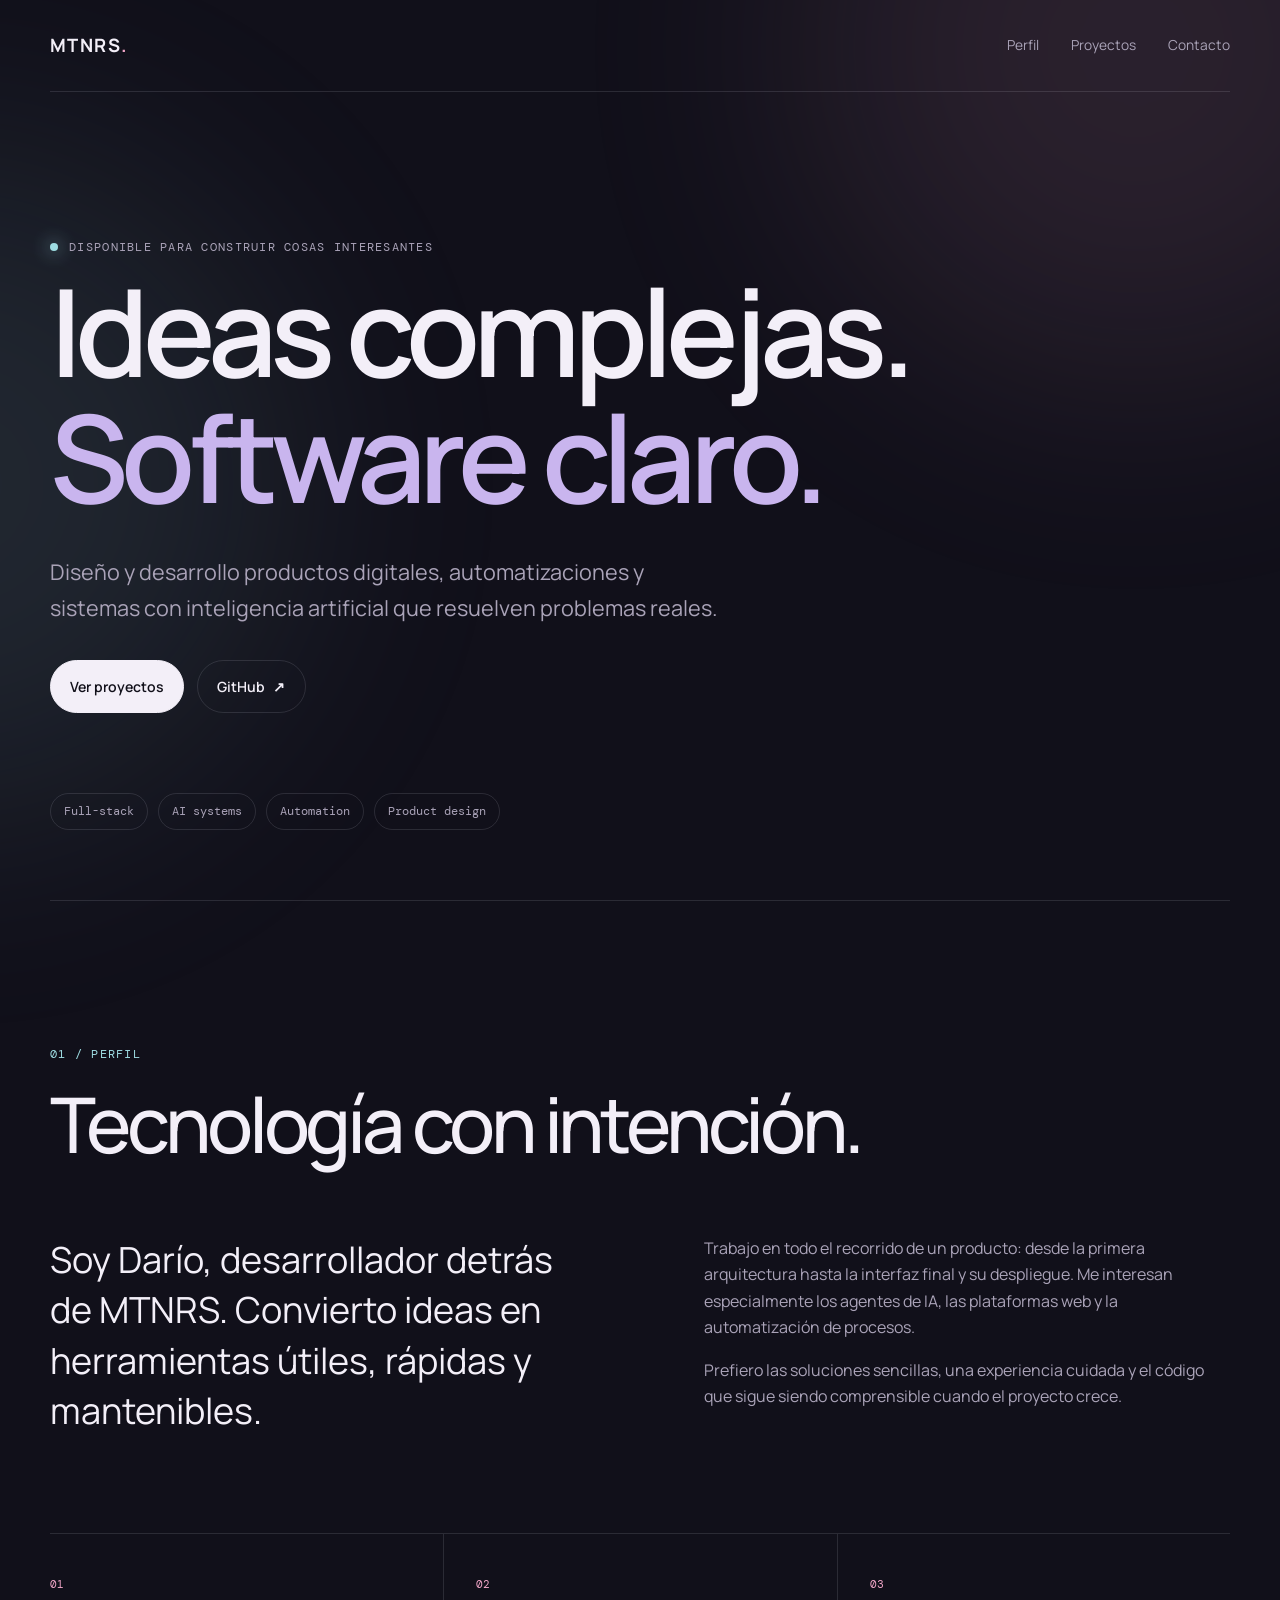
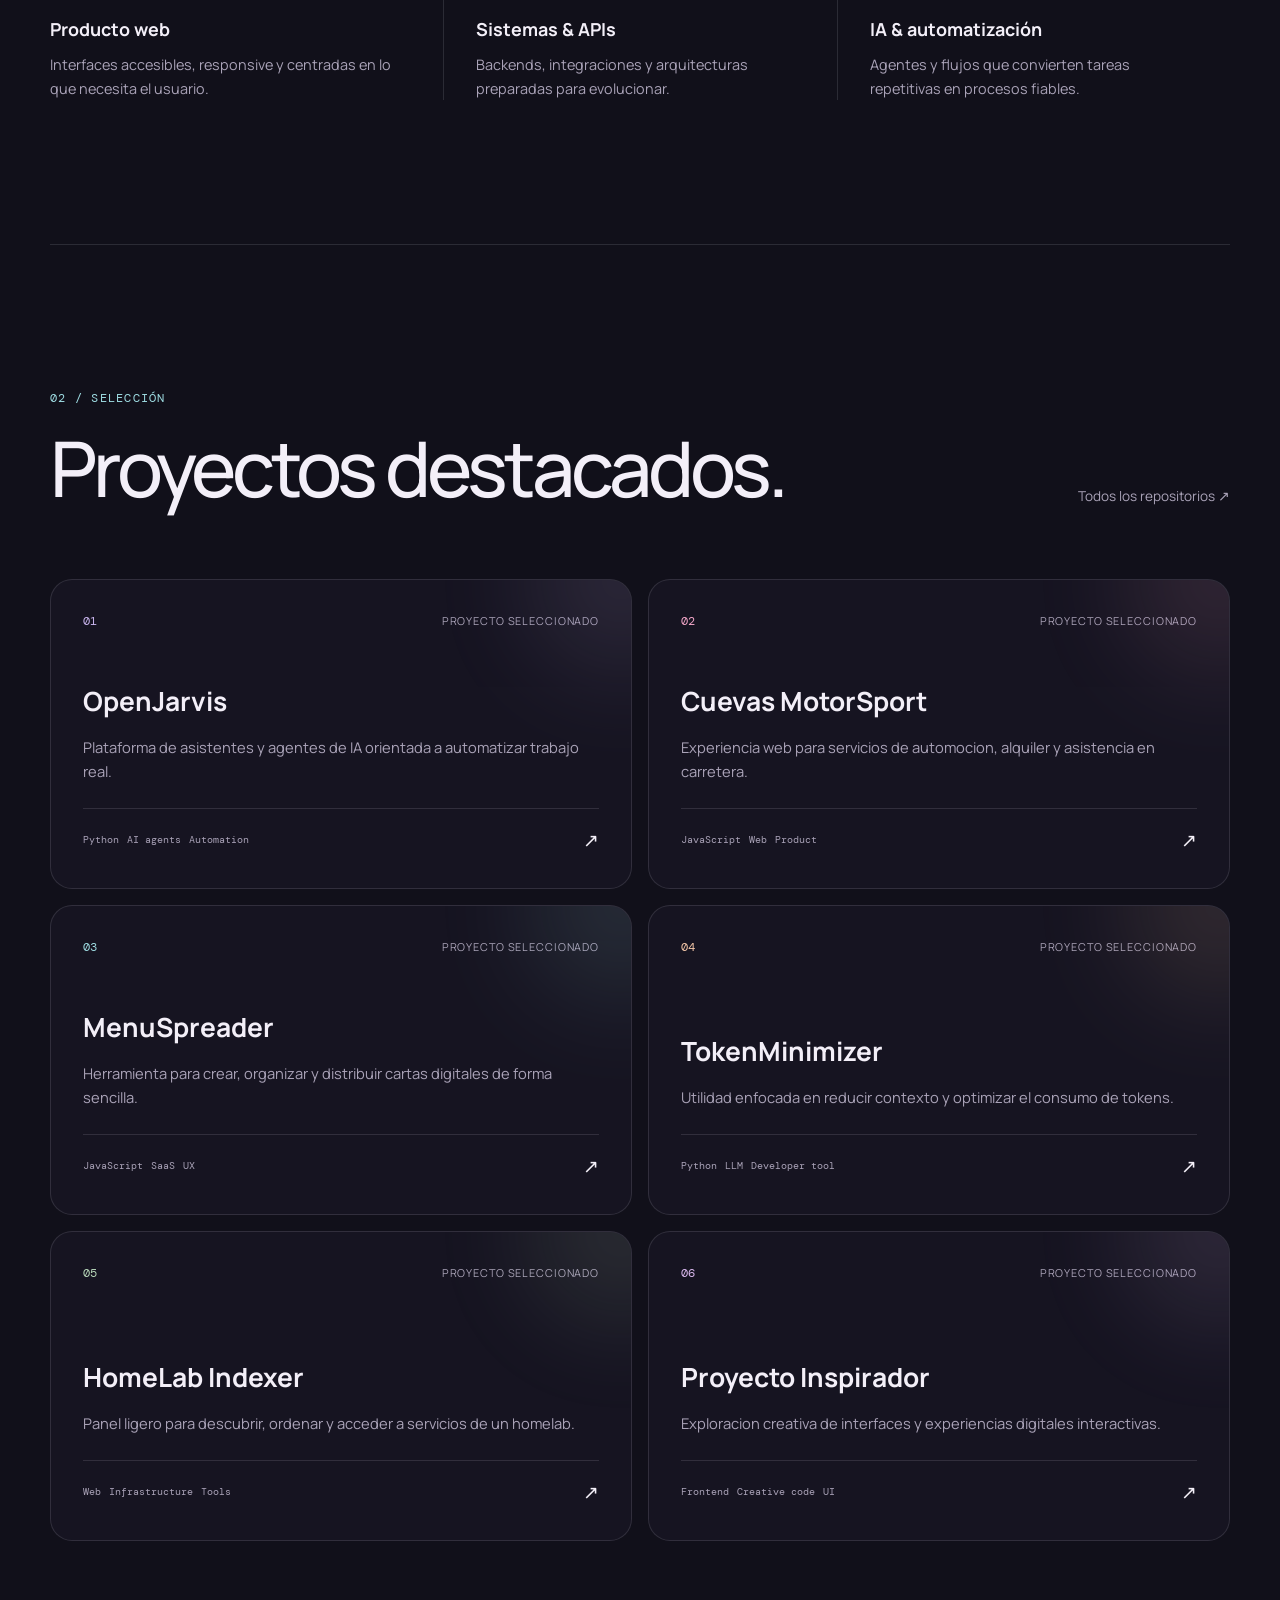
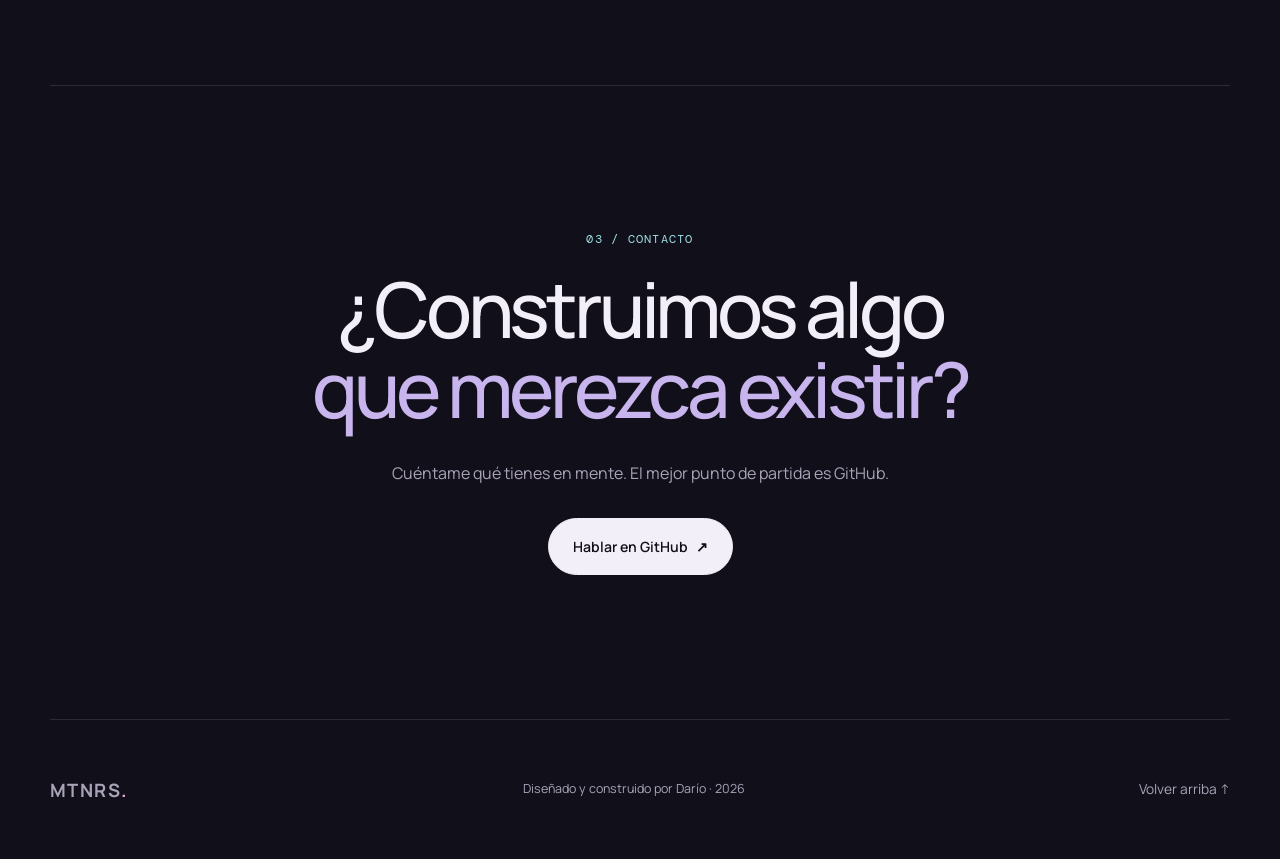
==== index.html @ 8c194d22 "Redesign MTNRS portfolio" ====
<!doctype html>
<html lang="es">
<head>
  <meta charset="utf-8">
  <meta name="viewport" content="width=device-width, initial-scale=1">
  <meta name="description" content="Portfolio de MTNRS. Desarrollo de productos digitales, automatizacion e inteligencia artificial.">
  <meta name="theme-color" content="#11101a">
  <meta property="og:type" content="website">
  <meta property="og:title" content="MTNRS — Software & digital products">
  <meta property="og:description" content="Desarrollo de productos digitales, automatizacion e inteligencia artificial.">
  <meta property="og:url" content="https://mtnrs.github.io">
  <title>MTNRS — Software & digital products</title>
  <link rel="preconnect" href="https://fonts.googleapis.com">
  <link rel="preconnect" href="https://fonts.gstatic.com" crossorigin>
  <link href="https://fonts.googleapis.com/css2?family=DM+Mono:wght@400;500&family=Manrope:wght@400;500;600;700&display=swap" rel="stylesheet">
  <link rel="stylesheet" href="assets/css/main.css">
</head>
<body>
  <div class="ambient ambient--one" aria-hidden="true"></div>
  <div class="ambient ambient--two" aria-hidden="true"></div>

  <header class="site-header">
    <a class="brand" href="#top" aria-label="MTNRS, inicio">MTNRS<span>.</span></a>
    <nav aria-label="Navegacion principal">
      <a href="#perfil">Perfil</a>
      <a href="#proyectos">Proyectos</a>
      <a href="#contacto">Contacto</a>
    </nav>
  </header>

  <main id="top">
    <section class="hero reveal">
      <p class="eyebrow"><span></span> Disponible para construir cosas interesantes</p>
      <h1>Ideas complejas.<br><em>Software claro.</em></h1>
      <p class="hero__intro">Diseño y desarrollo productos digitales, automatizaciones y sistemas con inteligencia artificial que resuelven problemas reales.</p>
      <div class="hero__actions">
        <a class="button button--primary" href="#proyectos">Ver proyectos</a>
        <a class="button button--ghost" href="https://github.com/MTNRS" target="_blank" rel="noreferrer">GitHub <span aria-hidden="true">↗</span></a>
      </div>
      <div class="hero__meta" aria-label="Areas de trabajo">
        <span>Full-stack</span><span>AI systems</span><span>Automation</span><span>Product design</span>
      </div>
    </section>

    <section class="profile section reveal" id="perfil">
      <div class="section-heading">
        <p class="index">01 / Perfil</p>
        <h2>Tecnología con intención.</h2>
      </div>
      <div class="profile__content">
        <p class="profile__lead">Soy Darío, desarrollador detrás de MTNRS. Convierto ideas en herramientas útiles, rápidas y mantenibles.</p>
        <div class="profile__copy">
          <p>Trabajo en todo el recorrido de un producto: desde la primera arquitectura hasta la interfaz final y su despliegue. Me interesan especialmente los agentes de IA, las plataformas web y la automatización de procesos.</p>
          <p>Prefiero las soluciones sencillas, una experiencia cuidada y el código que sigue siendo comprensible cuando el proyecto crece.</p>
        </div>
      </div>
      <div class="capabilities">
        <article><span>01</span><h3>Producto web</h3><p>Interfaces accesibles, responsive y centradas en lo que necesita el usuario.</p></article>
        <article><span>02</span><h3>Sistemas & APIs</h3><p>Backends, integraciones y arquitecturas preparadas para evolucionar.</p></article>
        <article><span>03</span><h3>IA & automatización</h3><p>Agentes y flujos que convierten tareas repetitivas en procesos fiables.</p></article>
      </div>
    </section>

    <section class="work section reveal" id="proyectos">
      <div class="section-heading section-heading--row">
        <div><p class="index">02 / Selección</p><h2>Proyectos destacados.</h2></div>
        <a class="text-link" href="https://github.com/MTNRS?tab=repositories" target="_blank" rel="noreferrer">Todos los repositorios ↗</a>
      </div>
      <div class="project-grid" id="project-grid"></div>
    </section>

    <section class="contact section reveal" id="contacto">
      <p class="index">03 / Contacto</p>
      <h2>¿Construimos algo<br><em>que merezca existir?</em></h2>
      <p>Cuéntame qué tienes en mente. El mejor punto de partida es GitHub.</p>
      <a class="button button--primary" href="https://github.com/MTNRS" target="_blank" rel="noreferrer">Hablar en GitHub <span aria-hidden="true">↗</span></a>
    </section>
  </main>

  <footer>
    <a class="brand" href="#top">MTNRS<span>.</span></a>
    <p>Diseñado y construido por Darío · <span id="year"></span></p>
    <a href="#top">Volver arriba ↑</a>
  </footer>
  <script type="module" src="assets/js/main.js"></script>
</body>
</html>
---- assets/css/main.css ----
:root{--bg:#11101a;--surface:#191724;--surface-2:#211e2d;--line:rgba(239,235,255,.12);--text:#f3eff8;--muted:#aaa3b8;--pink:#f2a6c8;--cyan:#9edce2;--purple:#c9b5ee;--peach:#f3c6a8;--max:1180px;--radius:22px}
*{box-sizing:border-box}html{scroll-behavior:smooth}body{margin:0;background:var(--bg);color:var(--text);font-family:Manrope,sans-serif;line-height:1.65;overflow-x:hidden}a{color:inherit;text-decoration:none}button,a{transition:.25s ease}::selection{background:var(--purple);color:#17131f}
.ambient{position:fixed;width:42rem;height:42rem;border-radius:50%;filter:blur(130px);opacity:.11;pointer-events:none;z-index:-1}.ambient--one{background:var(--pink);top:-18rem;right:-12rem}.ambient--two{background:var(--cyan);bottom:5rem;left:-24rem}
.site-header,main,footer{width:min(calc(100% - 48px),var(--max));margin-inline:auto}.site-header{height:92px;display:flex;align-items:center;justify-content:space-between;border-bottom:1px solid var(--line);position:relative;z-index:10}.brand{font-weight:700;font-size:1.15rem;letter-spacing:.08em}.brand span{color:var(--pink)}nav{display:flex;gap:2rem}nav a,footer a{font-size:.86rem;color:var(--muted)}nav a:hover,footer a:hover{color:var(--text)}
.hero{min-height:calc(100vh - 92px);display:flex;flex-direction:column;justify-content:center;padding:8rem 0 4rem}.eyebrow,.index{font-family:'DM Mono',monospace;text-transform:uppercase;letter-spacing:.11em;font-size:.72rem;color:var(--muted)}.eyebrow{display:flex;align-items:center;gap:.7rem}.eyebrow span{width:8px;height:8px;border-radius:50%;background:var(--cyan);box-shadow:0 0 18px var(--cyan)}h1,h2{margin:0;letter-spacing:-.055em;line-height:1.03}h1{font-size:clamp(3.5rem,9.5vw,8.8rem);font-weight:600;max-width:1100px}h1 em,h2 em{font-style:normal;color:var(--purple)}.hero__intro{max-width:680px;font-size:clamp(1.05rem,2vw,1.35rem);color:var(--muted);margin:2.2rem 0}.hero__actions{display:flex;gap:.8rem;flex-wrap:wrap}.button{display:inline-flex;align-items:center;justify-content:center;gap:.5rem;padding:.85rem 1.2rem;border:1px solid var(--line);border-radius:999px;font-size:.88rem;font-weight:600}.button--primary{background:var(--text);color:var(--bg);border-color:var(--text)}.button--primary:hover{background:var(--pink);border-color:var(--pink);transform:translateY(-2px)}.button--ghost:hover{border-color:var(--purple);background:rgba(201,181,238,.08)}.hero__meta{display:flex;flex-wrap:wrap;gap:.65rem;margin-top:5rem}.hero__meta span{font-family:'DM Mono',monospace;font-size:.72rem;color:var(--muted);padding:.5rem .8rem;border:1px solid var(--line);border-radius:999px}
.section{padding:9rem 0;border-top:1px solid var(--line)}.section-heading{margin-bottom:4.5rem}.section-heading--row{display:flex;align-items:end;justify-content:space-between;gap:2rem}.index{color:var(--cyan);margin:0 0 1.25rem}h2{font-size:clamp(2.5rem,6vw,5.4rem);font-weight:500}.profile__content{display:grid;grid-template-columns:1fr 1fr;gap:clamp(3rem,10vw,9rem);margin-bottom:6rem}.profile__lead{font-size:clamp(1.45rem,3vw,2.25rem);line-height:1.4;margin:0}.profile__copy{color:var(--muted);max-width:570px}.profile__copy p:first-child{margin-top:0}.capabilities{display:grid;grid-template-columns:repeat(3,1fr);border-top:1px solid var(--line)}.capabilities article{padding:2.2rem 2rem 0 0}.capabilities article+article{border-left:1px solid var(--line);padding-left:2rem}.capabilities span{font-family:'DM Mono',monospace;font-size:.7rem;color:var(--pink)}.capabilities h3{font-size:1.12rem;margin:1.25rem 0 .5rem}.capabilities p{color:var(--muted);font-size:.9rem;margin:0}
.text-link{font-size:.85rem;color:var(--muted);white-space:nowrap}.text-link:hover{color:var(--pink)}.project-grid{display:grid;grid-template-columns:repeat(2,1fr);gap:1rem}.project-card{min-height:310px;background:rgba(25,23,36,.72);border:1px solid var(--line);border-radius:var(--radius);padding:2rem;display:flex;flex-direction:column;position:relative;overflow:hidden}.project-card:before{content:"";position:absolute;width:180px;height:180px;border-radius:50%;right:-80px;top:-90px;background:var(--accent);filter:blur(55px);opacity:.13}.project-card:hover{transform:translateY(-4px);border-color:rgba(239,235,255,.25);background:var(--surface)}.project-card__top{display:flex;justify-content:space-between;gap:1rem}.project-card__number{font-family:'DM Mono',monospace;font-size:.72rem;color:var(--accent)}.project-card__status{font-size:.68rem;text-transform:uppercase;letter-spacing:.08em;color:var(--muted)}.project-card h3{font-size:1.65rem;margin:auto 0 .75rem}.project-card p{color:var(--muted);font-size:.92rem;max-width:520px;margin:0 0 1.5rem}.project-card__footer{display:flex;justify-content:space-between;align-items:center;border-top:1px solid var(--line);padding-top:1rem}.project-card__tags{display:flex;gap:.5rem;flex-wrap:wrap}.project-card__tags span{font-family:'DM Mono',monospace;font-size:.64rem;color:var(--muted)}.project-card__arrow{font-size:1.2rem}.project-card:hover .project-card__arrow{color:var(--accent);transform:translate(2px,-2px)}
.contact{text-align:center;display:flex;flex-direction:column;align-items:center}.contact h2{max-width:900px}.contact p:not(.index){color:var(--muted);margin:2rem 0}.contact .button{padding:1rem 1.5rem}footer{min-height:140px;border-top:1px solid var(--line);display:flex;align-items:center;justify-content:space-between;gap:2rem;color:var(--muted);font-size:.78rem}.reveal{opacity:0;transform:translateY(22px);transition:opacity .75s ease,transform .75s ease}.reveal.is-visible{opacity:1;transform:none}
@media(max-width:760px){.site-header,main,footer{width:min(calc(100% - 32px),var(--max))}.site-header{height:76px}nav{gap:1rem}nav a{font-size:.75rem}.hero{min-height:auto;padding:7rem 0}.hero__meta{margin-top:3rem}.section{padding:6rem 0}.profile__content,.project-grid{grid-template-columns:1fr}.capabilities{grid-template-columns:1fr}.capabilities article,.capabilities article+article{border-left:0;border-top:1px solid var(--line);padding:1.6rem 0}.section-heading--row{display:block}.text-link{display:inline-block;margin-top:1.5rem}footer{padding:2rem 0;flex-direction:column;align-items:flex-start}}@media(prefers-reduced-motion:reduce){html{scroll-behavior:auto}*,*:before,*:after{transition:none!important}.reveal{opacity:1;transform:none}}
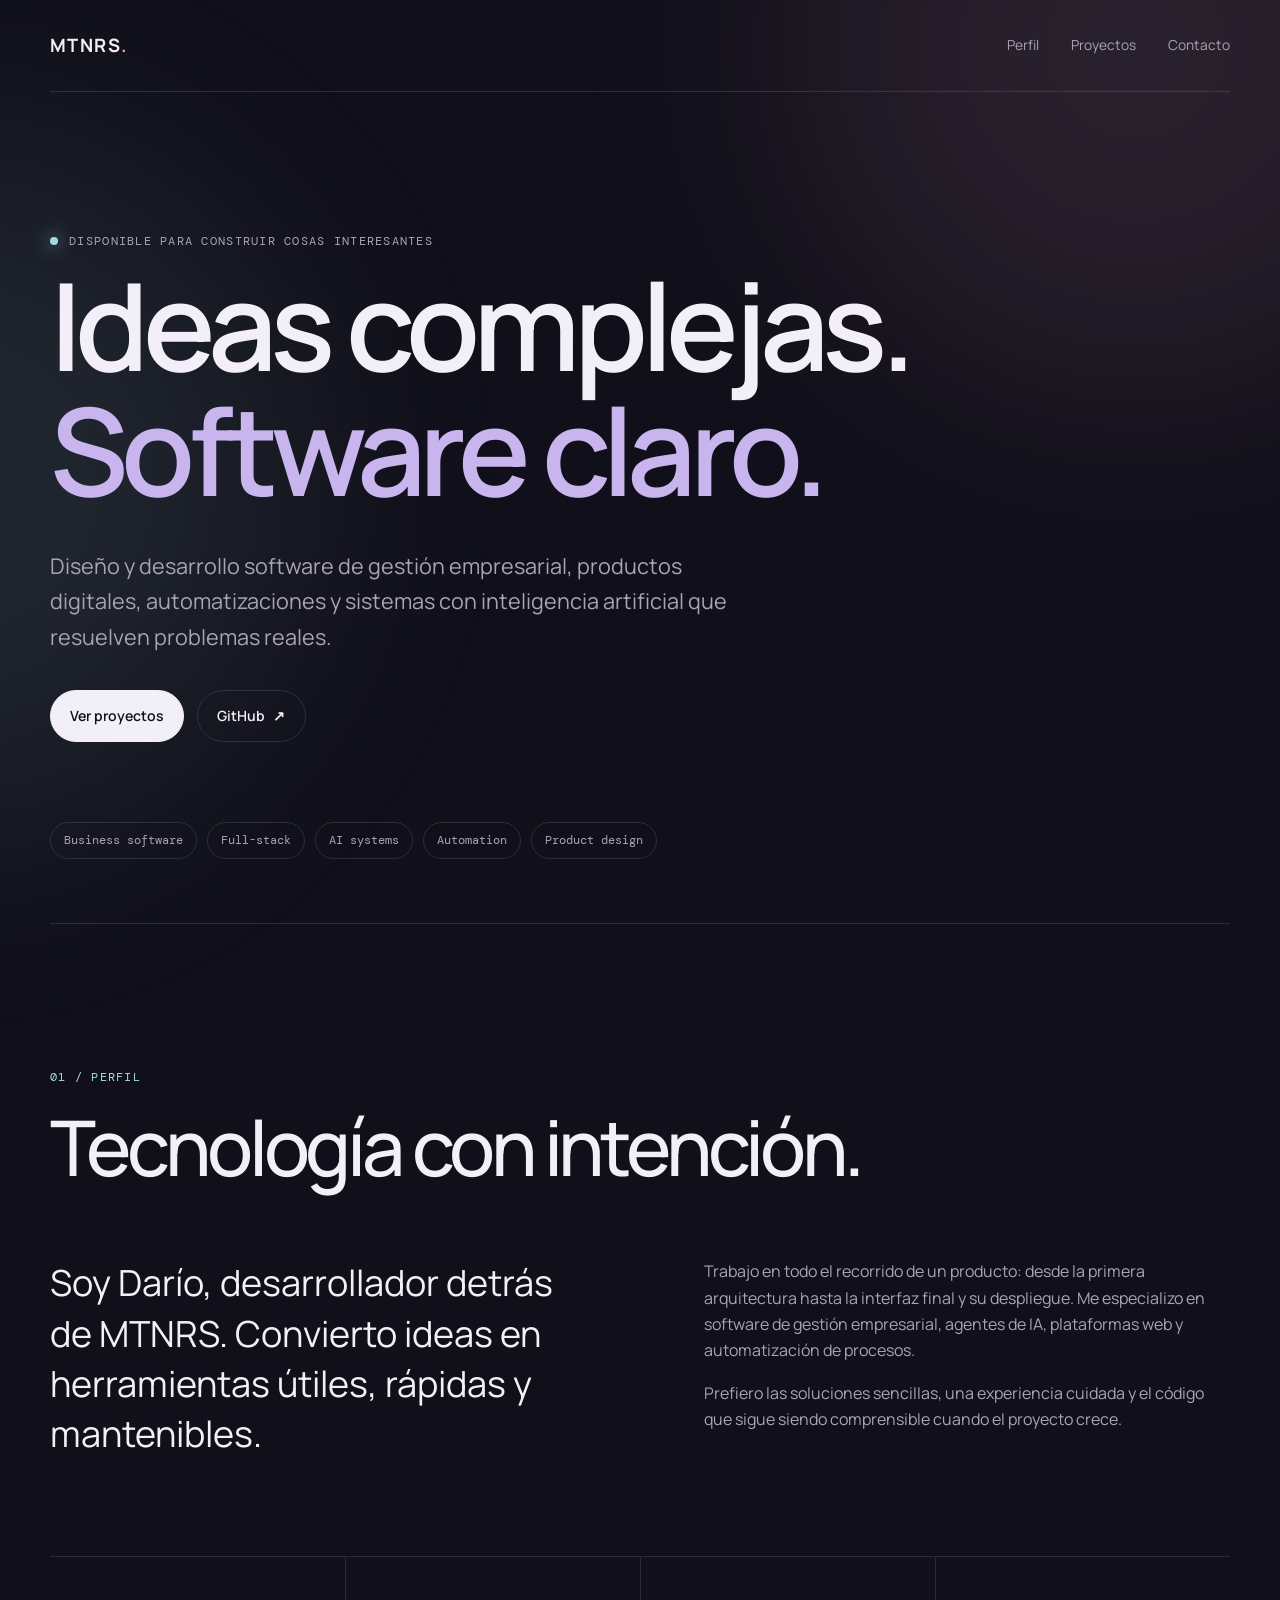
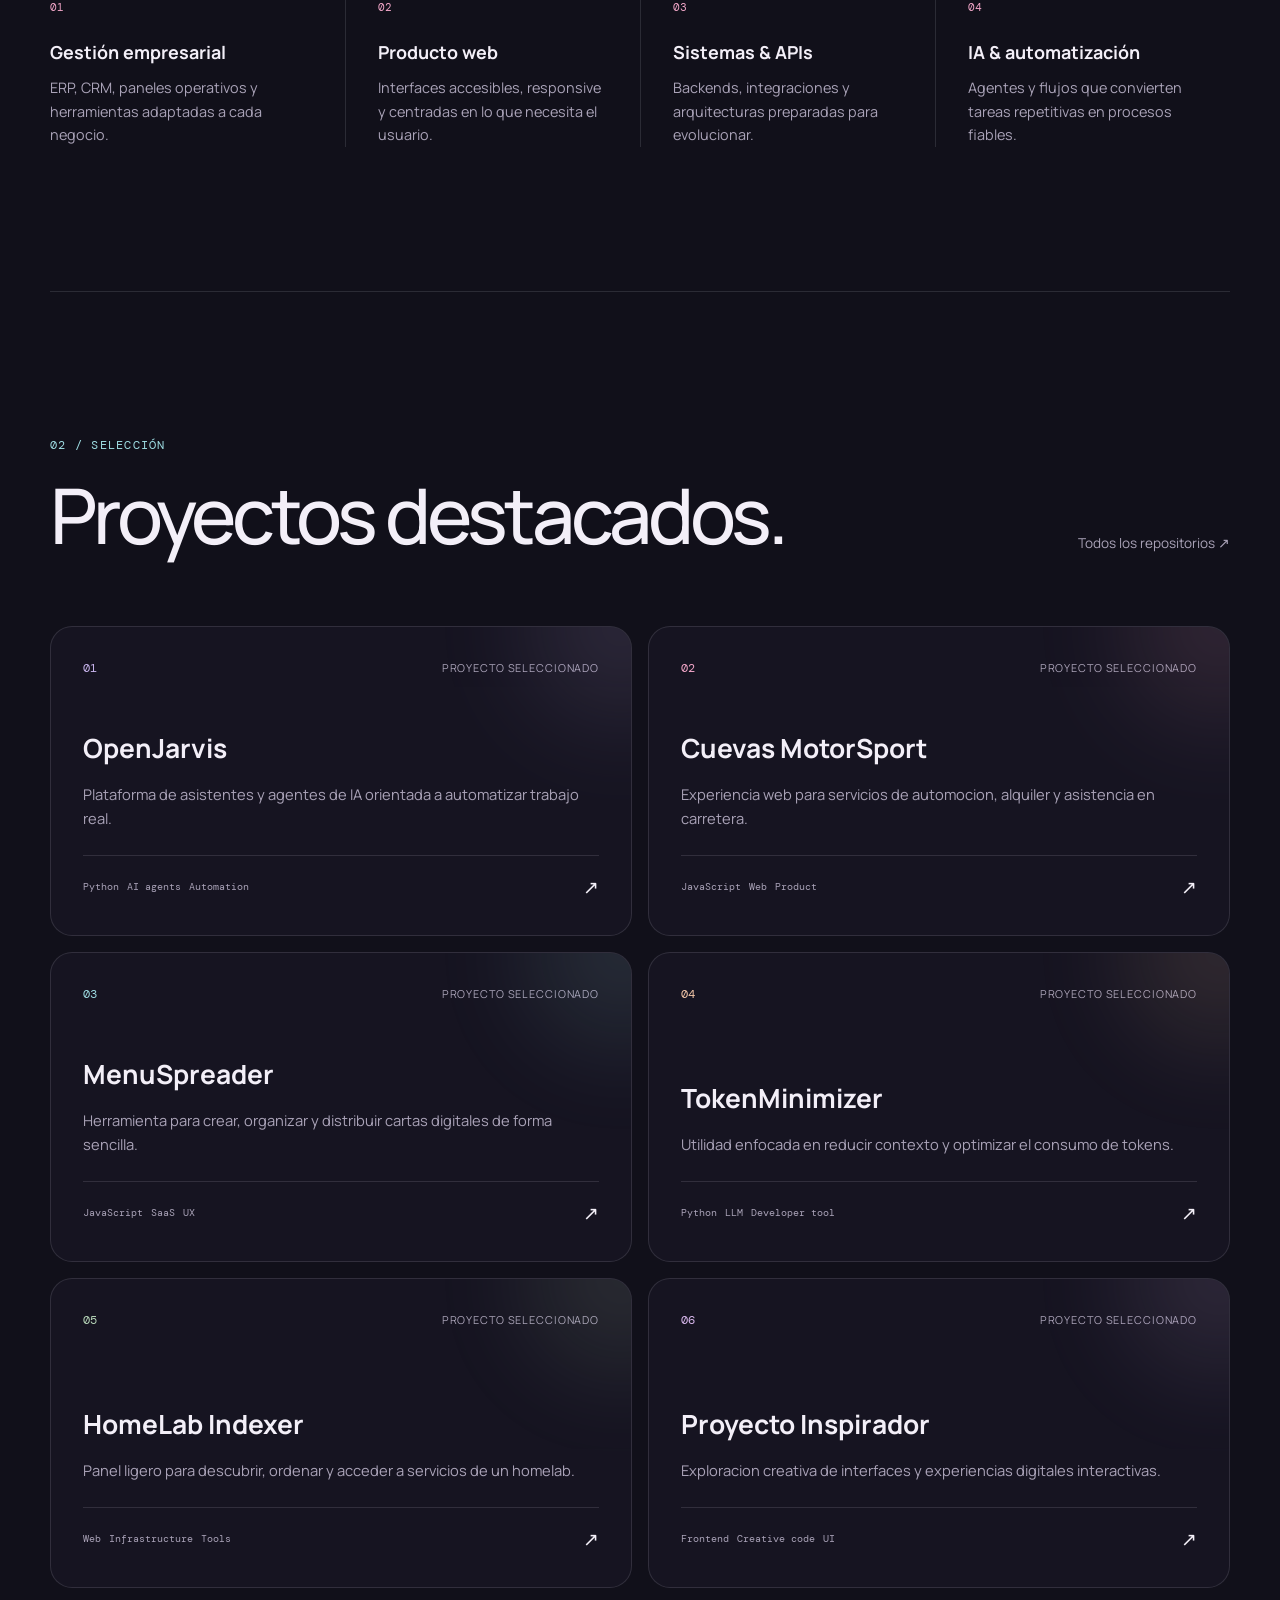
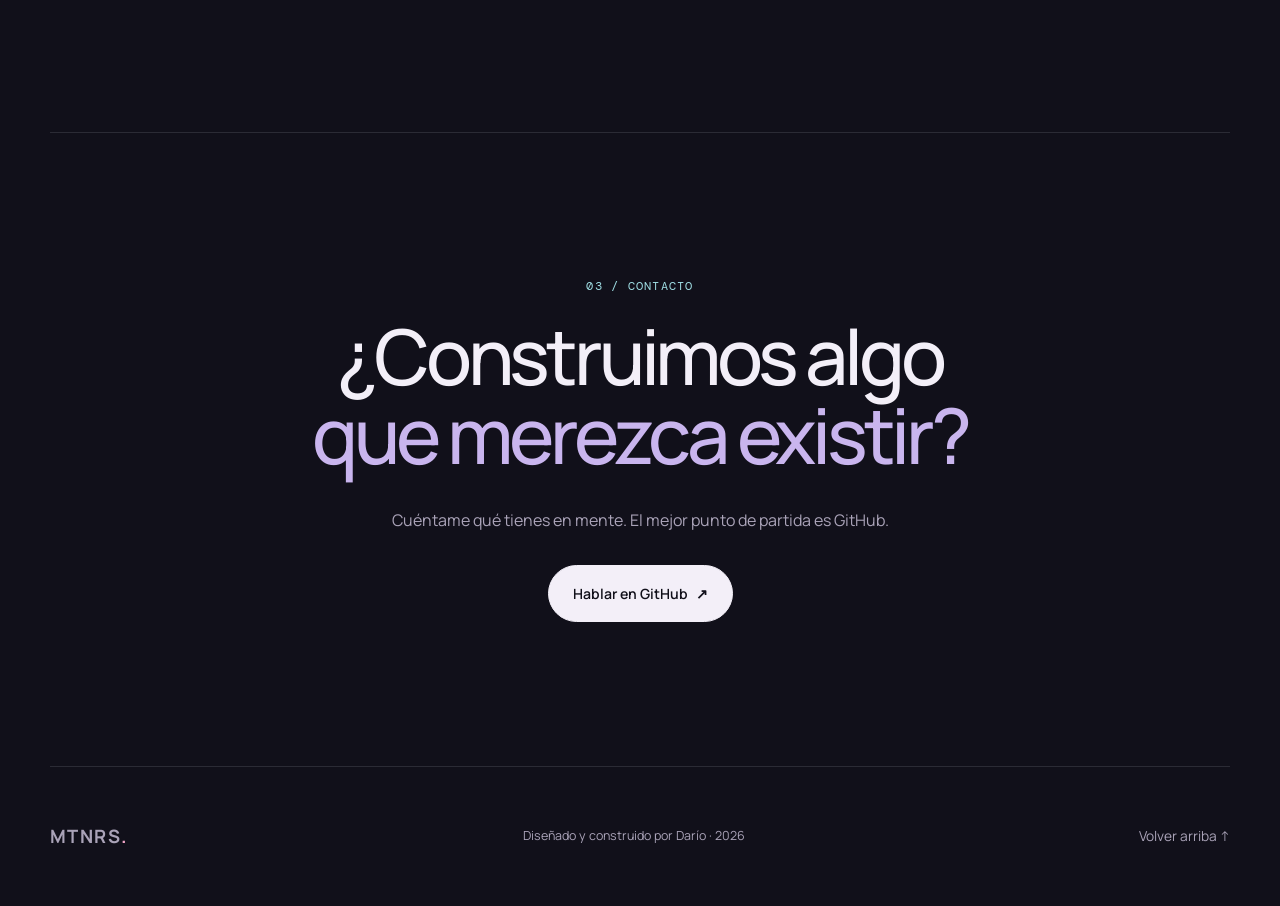
==== commit 65eefe5a: "Add business management software expertise" ====
--- a/index.html
+++ b/index.html
@@ -3,17 +3,18 @@
 <head>
   <meta charset="utf-8">
   <meta name="viewport" content="width=device-width, initial-scale=1">
-  <meta name="description" content="Portfolio de MTNRS. Desarrollo de productos digitales, automatizacion e inteligencia artificial.">
+  <meta name="description" content="Portfolio de MTNRS. Software de gestion empresarial, productos digitales, automatizacion e inteligencia artificial.">
   <meta name="theme-color" content="#11101a">
   <meta property="og:type" content="website">
   <meta property="og:title" content="MTNRS — Software & digital products">
-  <meta property="og:description" content="Desarrollo de productos digitales, automatizacion e inteligencia artificial.">
+  <meta property="og:description" content="Software de gestion empresarial, productos digitales, automatizacion e inteligencia artificial.">
   <meta property="og:url" content="https://mtnrs.github.io">
   <title>MTNRS — Software & digital products</title>
   <link rel="preconnect" href="https://fonts.googleapis.com">
   <link rel="preconnect" href="https://fonts.gstatic.com" crossorigin>
   <link href="https://fonts.googleapis.com/css2?family=DM+Mono:wght@400;500&family=Manrope:wght@400;500;600;700&display=swap" rel="stylesheet">
   <link rel="stylesheet" href="assets/css/main.css">
+  <style>.capabilities{grid-template-columns:repeat(4,1fr)}@media(max-width:760px){.capabilities{grid-template-columns:1fr}}</style>
 </head>
 <body>
   <div class="ambient ambient--one" aria-hidden="true"></div>
@@ -32,13 +33,13 @@
     <section class="hero reveal">
       <p class="eyebrow"><span></span> Disponible para construir cosas interesantes</p>
       <h1>Ideas complejas.<br><em>Software claro.</em></h1>
-      <p class="hero__intro">Diseño y desarrollo productos digitales, automatizaciones y sistemas con inteligencia artificial que resuelven problemas reales.</p>
+      <p class="hero__intro">Diseño y desarrollo software de gestión empresarial, productos digitales, automatizaciones y sistemas con inteligencia artificial que resuelven problemas reales.</p>
       <div class="hero__actions">
         <a class="button button--primary" href="#proyectos">Ver proyectos</a>
         <a class="button button--ghost" href="https://github.com/MTNRS" target="_blank" rel="noreferrer">GitHub <span aria-hidden="true">↗</span></a>
       </div>
       <div class="hero__meta" aria-label="Areas de trabajo">
-        <span>Full-stack</span><span>AI systems</span><span>Automation</span><span>Product design</span>
+        <span>Business software</span><span>Full-stack</span><span>AI systems</span><span>Automation</span><span>Product design</span>
       </div>
     </section>
 
@@ -50,14 +51,15 @@
       <div class="profile__content">
         <p class="profile__lead">Soy Darío, desarrollador detrás de MTNRS. Convierto ideas en herramientas útiles, rápidas y mantenibles.</p>
         <div class="profile__copy">
-          <p>Trabajo en todo el recorrido de un producto: desde la primera arquitectura hasta la interfaz final y su despliegue. Me interesan especialmente los agentes de IA, las plataformas web y la automatización de procesos.</p>
+          <p>Trabajo en todo el recorrido de un producto: desde la primera arquitectura hasta la interfaz final y su despliegue. Me especializo en software de gestión empresarial, agentes de IA, plataformas web y automatización de procesos.</p>
           <p>Prefiero las soluciones sencillas, una experiencia cuidada y el código que sigue siendo comprensible cuando el proyecto crece.</p>
         </div>
       </div>
       <div class="capabilities">
-        <article><span>01</span><h3>Producto web</h3><p>Interfaces accesibles, responsive y centradas en lo que necesita el usuario.</p></article>
-        <article><span>02</span><h3>Sistemas & APIs</h3><p>Backends, integraciones y arquitecturas preparadas para evolucionar.</p></article>
-        <article><span>03</span><h3>IA & automatización</h3><p>Agentes y flujos que convierten tareas repetitivas en procesos fiables.</p></article>
+        <article><span>01</span><h3>Gestión empresarial</h3><p>ERP, CRM, paneles operativos y herramientas adaptadas a cada negocio.</p></article>
+        <article><span>02</span><h3>Producto web</h3><p>Interfaces accesibles, responsive y centradas en lo que necesita el usuario.</p></article>
+        <article><span>03</span><h3>Sistemas & APIs</h3><p>Backends, integraciones y arquitecturas preparadas para evolucionar.</p></article>
+        <article><span>04</span><h3>IA & automatización</h3><p>Agentes y flujos que convierten tareas repetitivas en procesos fiables.</p></article>
       </div>
     </section>
 
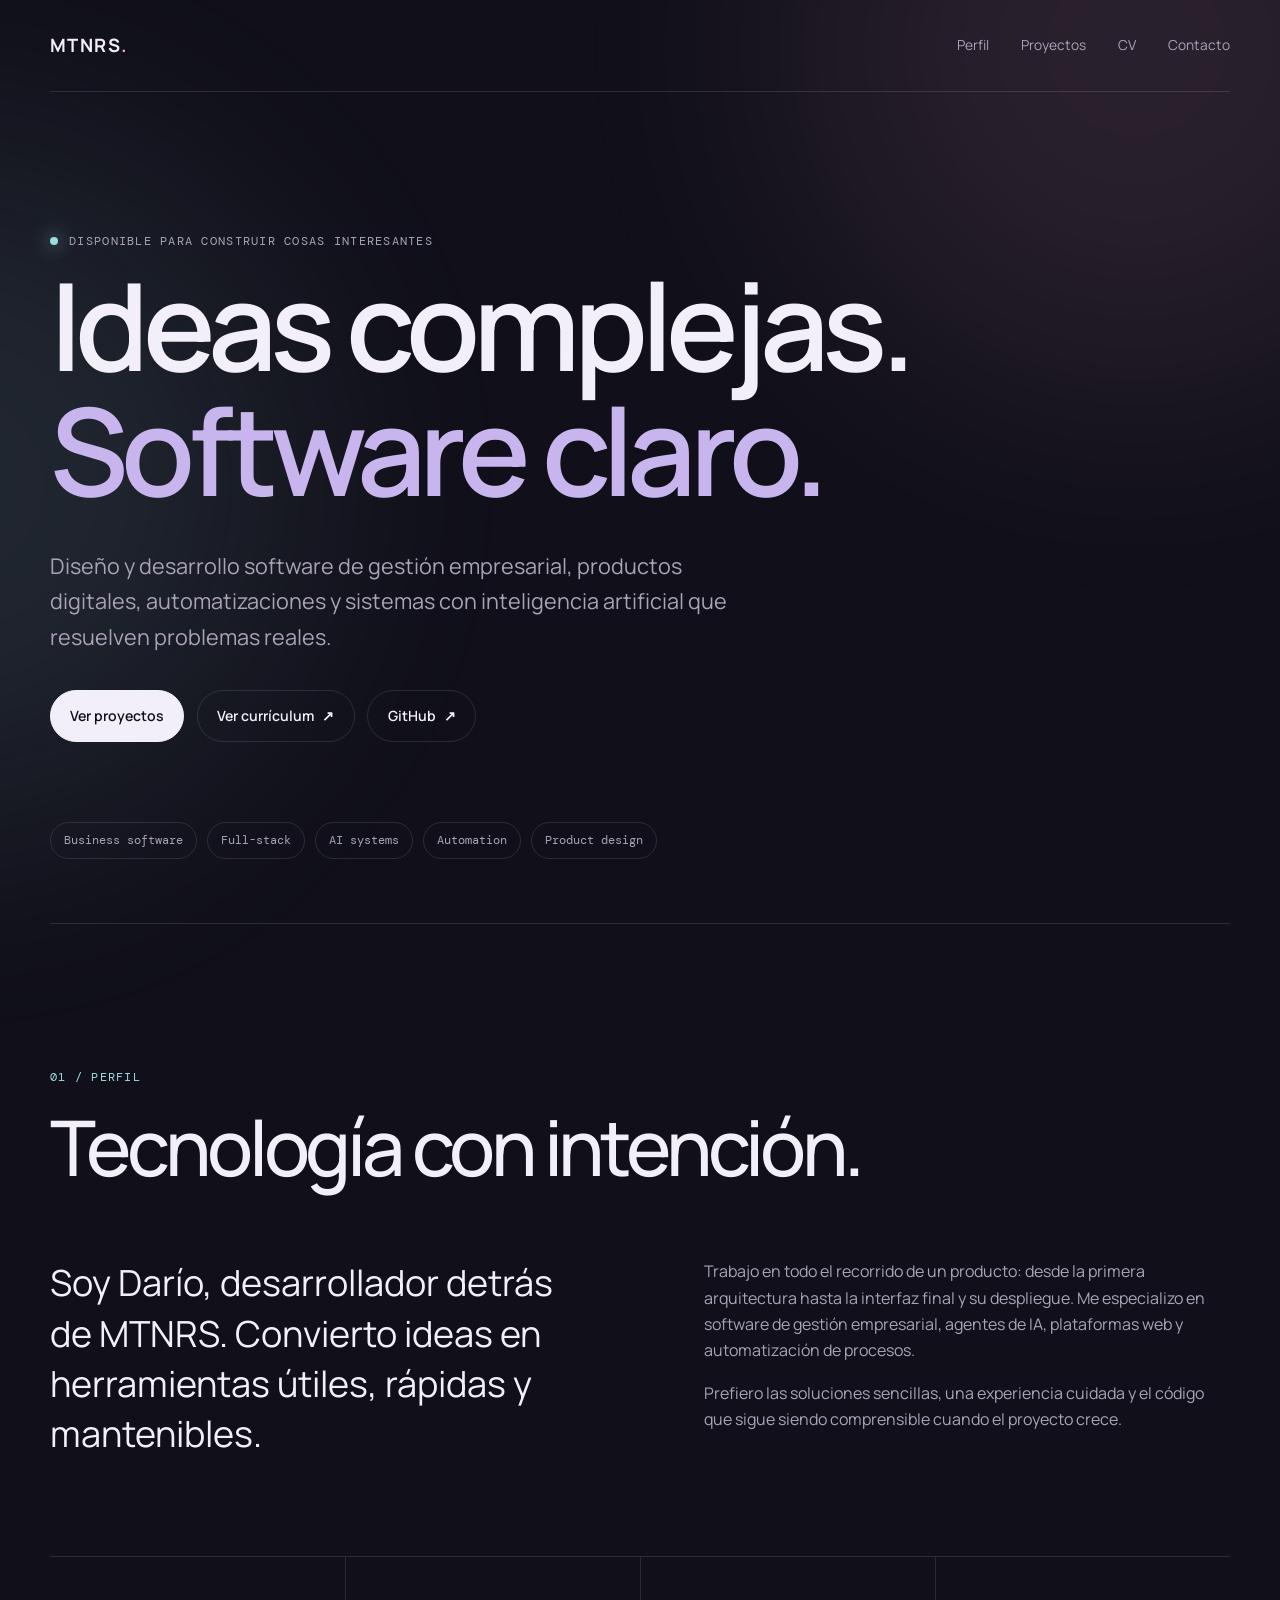
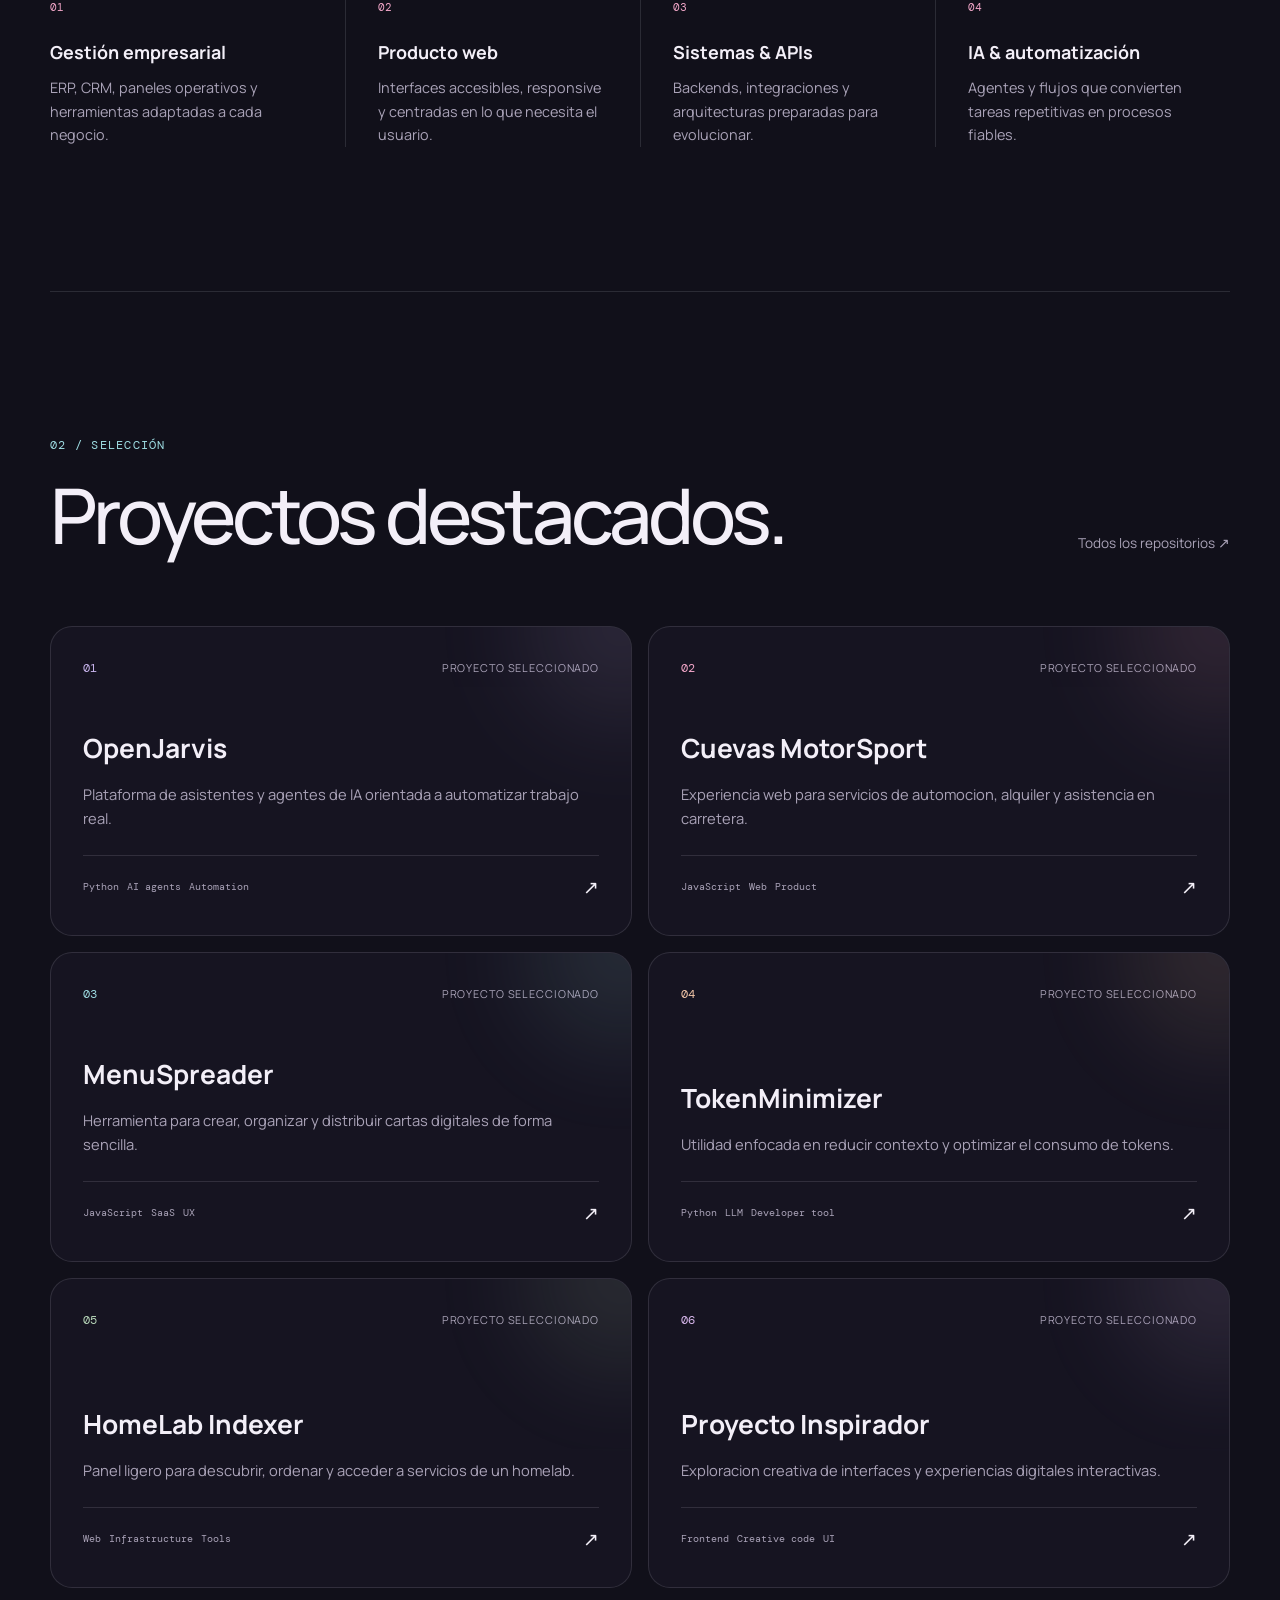
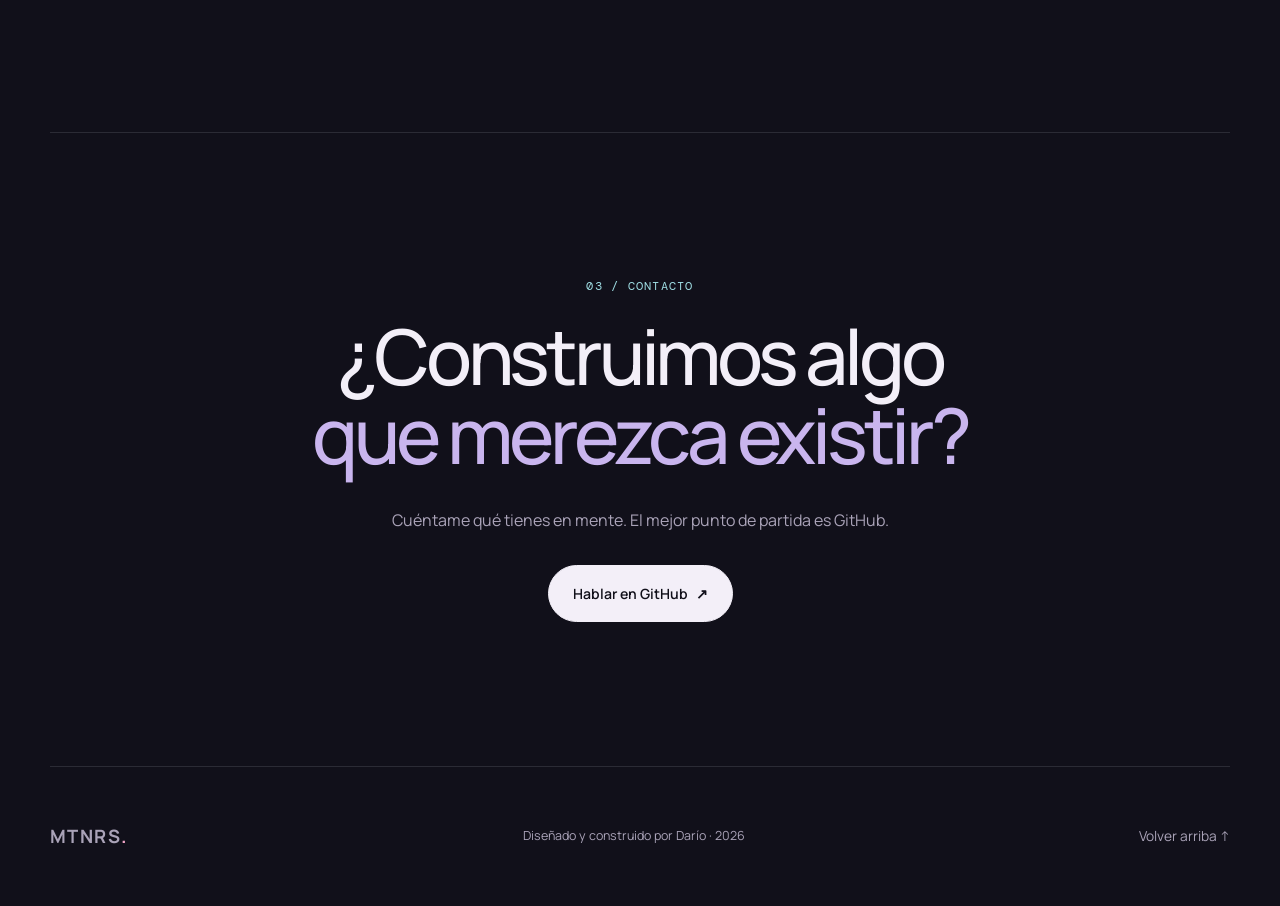
==== commit a4d01605: "Link portfolio to professional CV" ====
--- a/index.html
+++ b/index.html
@@ -25,6 +25,7 @@
     <nav aria-label="Navegacion principal">
       <a href="#perfil">Perfil</a>
       <a href="#proyectos">Proyectos</a>
+      <a href="https://mtnrs.github.io/cv-dario-civera/" target="_blank" rel="noreferrer">CV</a>
       <a href="#contacto">Contacto</a>
     </nav>
   </header>
@@ -36,6 +37,7 @@
       <p class="hero__intro">Diseño y desarrollo software de gestión empresarial, productos digitales, automatizaciones y sistemas con inteligencia artificial que resuelven problemas reales.</p>
       <div class="hero__actions">
         <a class="button button--primary" href="#proyectos">Ver proyectos</a>
+        <a class="button button--ghost" href="https://mtnrs.github.io/cv-dario-civera/" target="_blank" rel="noreferrer">Ver currículum <span aria-hidden="true">↗</span></a>
         <a class="button button--ghost" href="https://github.com/MTNRS" target="_blank" rel="noreferrer">GitHub <span aria-hidden="true">↗</span></a>
       </div>
       <div class="hero__meta" aria-label="Areas de trabajo">
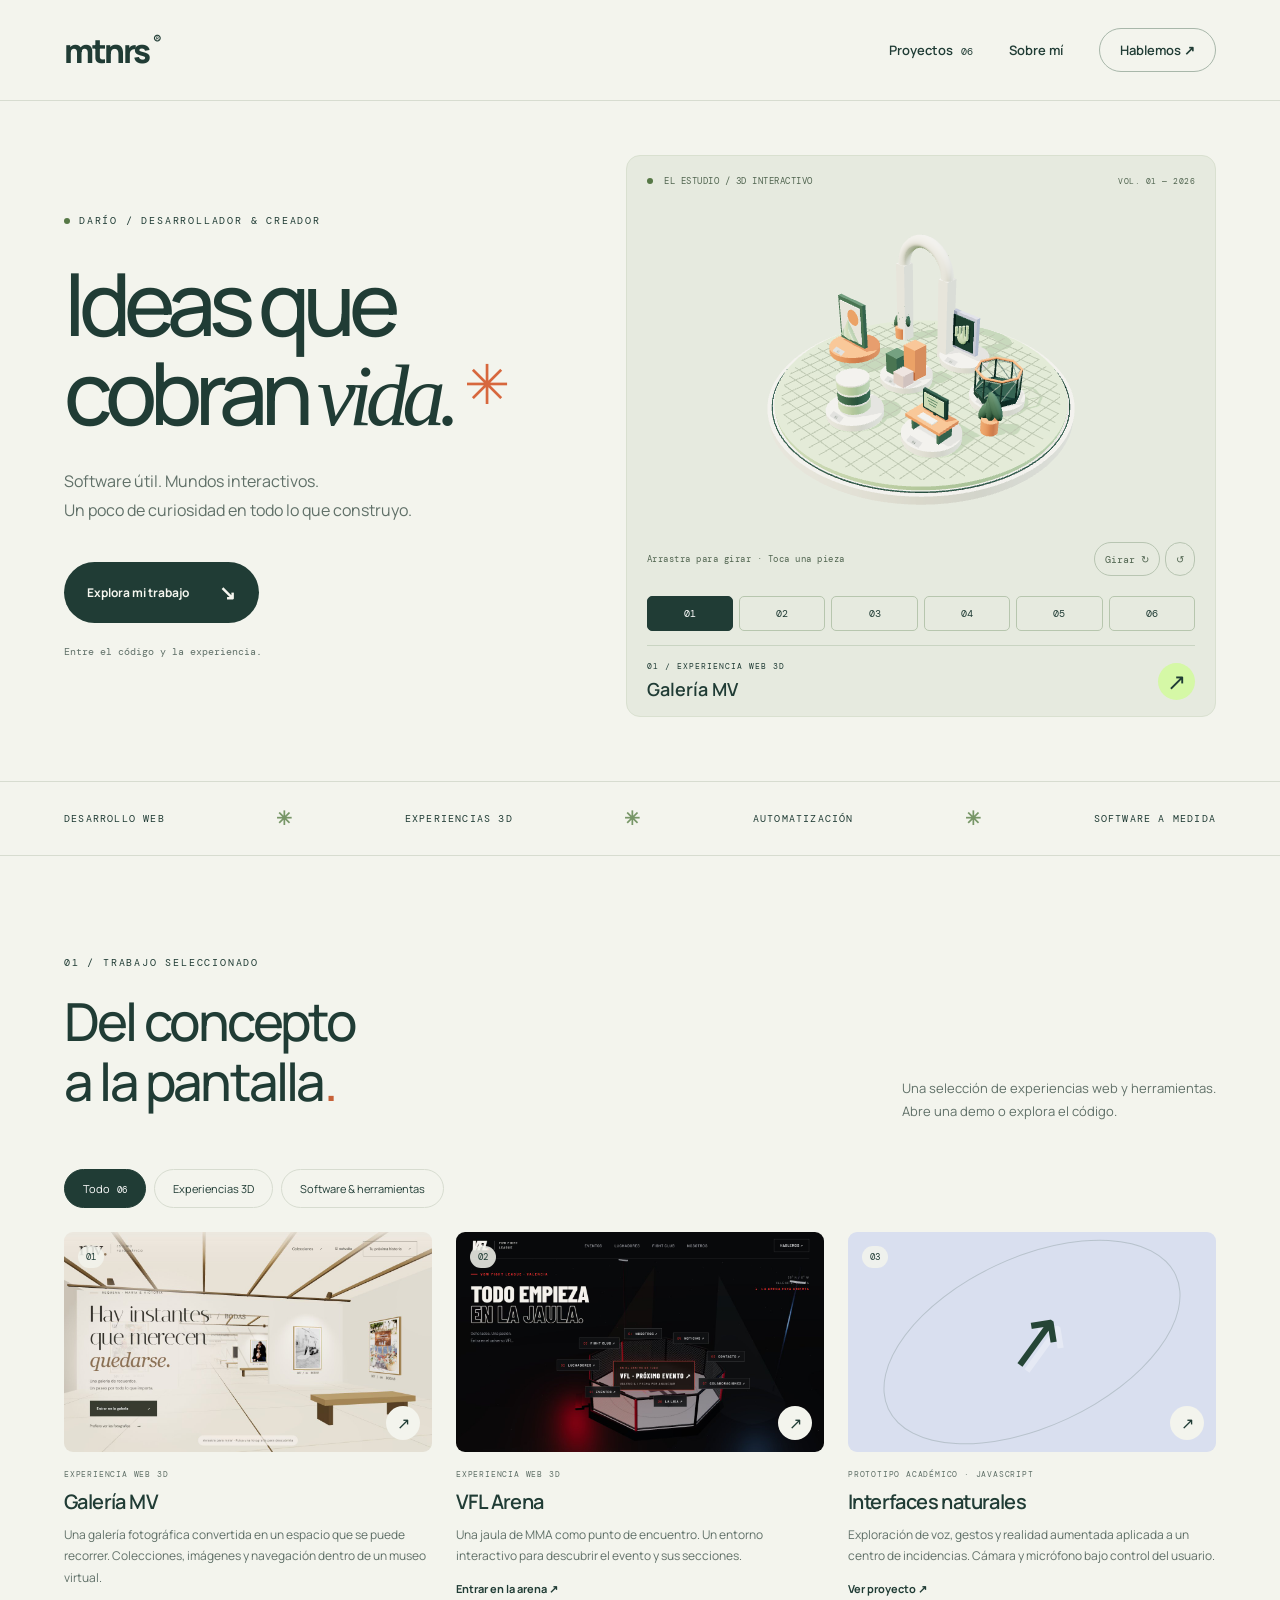
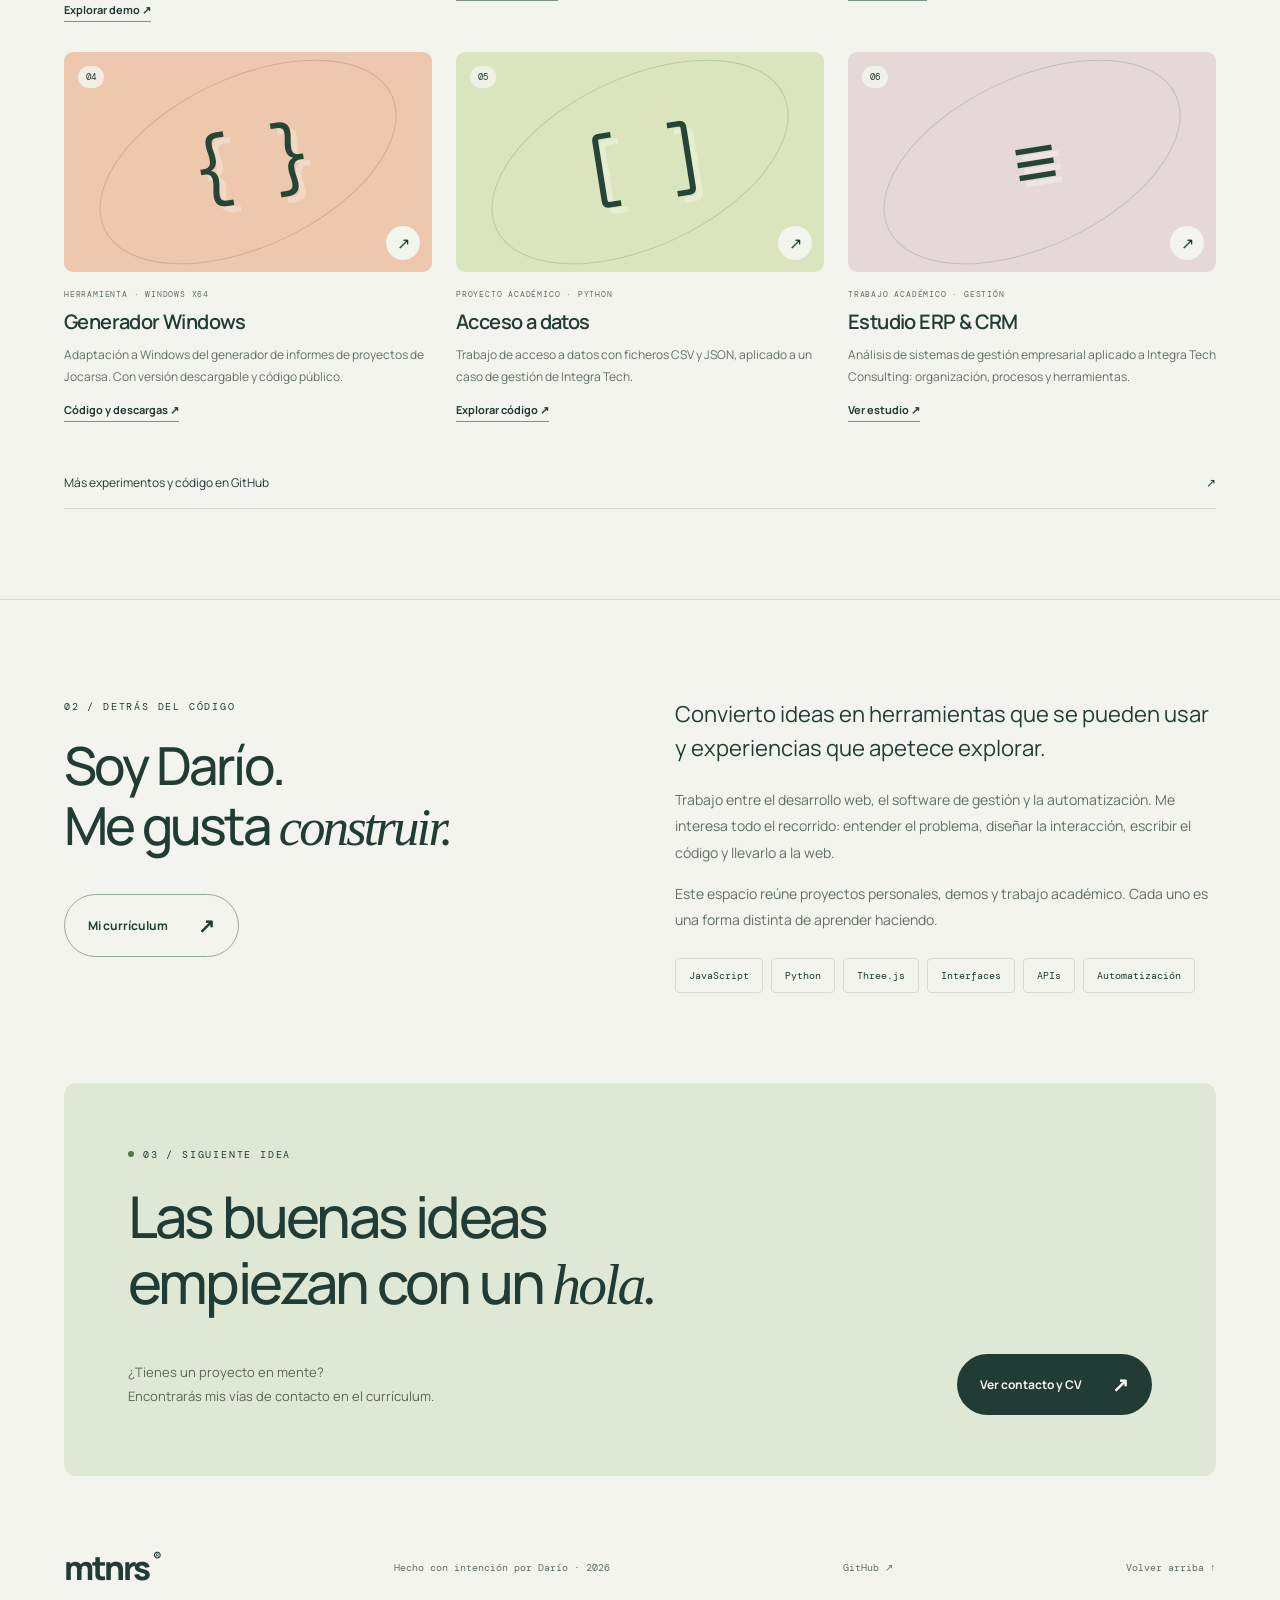
==== commit 2ef89cc3: "Redesign portfolio as an interactive 3D studio with verified public projects" ====
--- a/index.html
+++ b/index.html
@@ -1,91 +1,251 @@
 <!doctype html>
 <html lang="es">
-<head>
-  <meta charset="utf-8">
-  <meta name="viewport" content="width=device-width, initial-scale=1">
-  <meta name="description" content="Portfolio de MTNRS. Software de gestion empresarial, productos digitales, automatizacion e inteligencia artificial.">
-  <meta name="theme-color" content="#11101a">
-  <meta property="og:type" content="website">
-  <meta property="og:title" content="MTNRS — Software & digital products">
-  <meta property="og:description" content="Software de gestion empresarial, productos digitales, automatizacion e inteligencia artificial.">
-  <meta property="og:url" content="https://mtnrs.github.io">
-  <title>MTNRS — Software & digital products</title>
-  <link rel="preconnect" href="https://fonts.googleapis.com">
-  <link rel="preconnect" href="https://fonts.gstatic.com" crossorigin>
-  <link href="https://fonts.googleapis.com/css2?family=DM+Mono:wght@400;500&family=Manrope:wght@400;500;600;700&display=swap" rel="stylesheet">
-  <link rel="stylesheet" href="assets/css/main.css">
-  <style>.capabilities{grid-template-columns:repeat(4,1fr)}@media(max-width:760px){.capabilities{grid-template-columns:1fr}}</style>
-</head>
-<body>
-  <div class="ambient ambient--one" aria-hidden="true"></div>
-  <div class="ambient ambient--two" aria-hidden="true"></div>
-
-  <header class="site-header">
-    <a class="brand" href="#top" aria-label="MTNRS, inicio">MTNRS<span>.</span></a>
-    <nav aria-label="Navegacion principal">
-      <a href="#perfil">Perfil</a>
-      <a href="#proyectos">Proyectos</a>
-      <a href="https://mtnrs.github.io/cv-dario-civera/" target="_blank" rel="noreferrer">CV</a>
-      <a href="#contacto">Contacto</a>
-    </nav>
-  </header>
-
-  <main id="top">
-    <section class="hero reveal">
-      <p class="eyebrow"><span></span> Disponible para construir cosas interesantes</p>
-      <h1>Ideas complejas.<br><em>Software claro.</em></h1>
-      <p class="hero__intro">Diseño y desarrollo software de gestión empresarial, productos digitales, automatizaciones y sistemas con inteligencia artificial que resuelven problemas reales.</p>
-      <div class="hero__actions">
-        <a class="button button--primary" href="#proyectos">Ver proyectos</a>
-        <a class="button button--ghost" href="https://mtnrs.github.io/cv-dario-civera/" target="_blank" rel="noreferrer">Ver currículum <span aria-hidden="true">↗</span></a>
-        <a class="button button--ghost" href="https://github.com/MTNRS" target="_blank" rel="noreferrer">GitHub <span aria-hidden="true">↗</span></a>
+  <head>
+    <meta charset="utf-8" />
+    <meta name="viewport" content="width=device-width,initial-scale=1" />
+    <title>Darío · MTNRS — Ideas que cobran vida</title>
+    <meta
+      name="description"
+      content="Soy Darío. Desarrollo software, herramientas y experiencias web 3D. Explora mi estudio interactivo y proyectos reales."
+    />
+    <meta name="theme-color" content="#edf0e7" />
+    <meta property="og:title" content="Darío · MTNRS — Ideas que cobran vida" />
+    <meta
+      property="og:description"
+      content="Software útil. Mundos interactivos. Explora mi estudio 3D."
+    />
+    <meta property="og:type" content="website" />
+    <meta property="og:url" content="https://mtnrs.github.io/" />
+    <link rel="canonical" href="https://mtnrs.github.io/" />
+    <link rel="icon" href="assets/favicon.svg" />
+    <link rel="preconnect" href="https://fonts.googleapis.com" />
+    <link rel="preconnect" href="https://fonts.gstatic.com" crossorigin />
+    <link
+      href="https://fonts.googleapis.com/css2?family=DM+Mono:wght@400;500&family=Manrope:wght@400;500;600;700;800&display=swap"
+      rel="stylesheet"
+    />
+    <link rel="stylesheet" href="assets/css/studio.css" />
+  </head>
+  <body>
+    <a class="skip" href="#proyectos">Saltar a los proyectos</a>
+    <header>
+      <a class="brand" href="#inicio" aria-label="MTNRS, inicio"
+        >mtnrs<span>®</span></a
+      >
+      <nav aria-label="Navegación principal">
+        <a href="#proyectos">Proyectos <small>06</small></a
+        ><a href="#perfil">Sobre mí</a
+        ><a class="nav-contact" href="#contacto">Hablemos ↗</a>
+      </nav>
+    </header>
+    <main id="inicio">
+      <section class="hero" aria-labelledby="hero-title">
+        <div class="hero-copy">
+          <p class="eyebrow"><i></i> DARÍO / DESARROLLADOR & CREADOR</p>
+          <h1 id="hero-title">
+            Ideas que<br />cobran <em>vida.</em
+            ><span class="asterisk" aria-hidden="true">✳</span>
+          </h1>
+          <p class="intro">
+            Software útil. Mundos interactivos.<br />Un poco de curiosidad en
+            todo lo que construyo.
+          </p>
+          <a class="button primary" href="#proyectos"
+            >Explora mi trabajo <span>↘</span></a
+          >
+          <p class="hero-note">Entre el código y la experiencia.</p>
+        </div>
+        <div class="studio-wrap">
+          <div class="studio-top">
+            <span><i></i> EL ESTUDIO / 3D INTERACTIVO</span
+            ><span>VOL. 01 — 2026</span>
+          </div>
+          <div
+            id="studio"
+            role="img"
+            aria-label="Estudio 3D con seis piezas que representan proyectos. Usa los botones de selección para explorar cada uno."
+          >
+            <div class="scene-fallback">
+              <span>✳</span>
+              <p>Un pequeño mundo de ideas.</p>
+              <a href="#proyectos">Explorar los seis proyectos ↘</a>
+            </div>
+          </div>
+          <div class="studio-bottom">
+            <span id="scene-help">Arrastra para girar · Toca una pieza</span>
+            <div>
+              <button
+                id="rotate"
+                aria-label="Activar giro automático"
+                aria-pressed="false"
+              >
+                Girar ↻</button
+              ><button id="reset" aria-label="Restablecer vista del estudio">
+                ↺
+              </button>
+            </div>
+          </div>
+          <div
+            class="scene-selector"
+            aria-label="Selecciona un proyecto del estudio"
+          >
+            <button
+              data-project="0"
+              aria-label="Ver Galería MV"
+              aria-pressed="true"
+            >
+              01</button
+            ><button
+              data-project="1"
+              aria-label="Ver VFL Arena"
+              aria-pressed="false"
+            >
+              02</button
+            ><button
+              data-project="2"
+              aria-label="Ver Interfaces naturales"
+              aria-pressed="false"
+            >
+              03</button
+            ><button
+              data-project="3"
+              aria-label="Ver Generador Windows"
+              aria-pressed="false"
+            >
+              04</button
+            ><button
+              data-project="4"
+              aria-label="Ver Acceso a datos"
+              aria-pressed="false"
+            >
+              05</button
+            ><button
+              data-project="5"
+              aria-label="Ver Estudio ERP y CRM"
+              aria-pressed="false"
+            >
+              06
+            </button>
+          </div>
+          <a
+            class="selected-project"
+            id="selected-project"
+            href="https://mv.integratechconsulting.es"
+            target="_blank"
+            rel="noopener noreferrer"
+            ><span
+              ><small id="selected-type">01 / EXPERIENCIA WEB 3D</small
+              ><strong id="selected-name">Galería MV</strong></span
+            ><span class="selected-arrow" aria-hidden="true">↗</span></a
+          ><span
+            id="scene-announcement"
+            class="sr-only"
+            aria-live="polite"
+          ></span>
+        </div>
+      </section>
+      <div class="discipline-strip" aria-label="Áreas de trabajo">
+        <span>DESARROLLO WEB</span><b>✳</b><span>EXPERIENCIAS 3D</span><b>✳</b
+        ><span>AUTOMATIZACIÓN</span><b>✳</b><span>SOFTWARE A MEDIDA</span>
       </div>
-      <div class="hero__meta" aria-label="Areas de trabajo">
-        <span>Business software</span><span>Full-stack</span><span>AI systems</span><span>Automation</span><span>Product design</span>
-      </div>
-    </section>
-
-    <section class="profile section reveal" id="perfil">
-      <div class="section-heading">
-        <p class="index">01 / Perfil</p>
-        <h2>Tecnología con intención.</h2>
-      </div>
-      <div class="profile__content">
-        <p class="profile__lead">Soy Darío, desarrollador detrás de MTNRS. Convierto ideas en herramientas útiles, rápidas y mantenibles.</p>
-        <div class="profile__copy">
-          <p>Trabajo en todo el recorrido de un producto: desde la primera arquitectura hasta la interfaz final y su despliegue. Me especializo en software de gestión empresarial, agentes de IA, plataformas web y automatización de procesos.</p>
-          <p>Prefiero las soluciones sencillas, una experiencia cuidada y el código que sigue siendo comprensible cuando el proyecto crece.</p>
-        </div>
-      </div>
-      <div class="capabilities">
-        <article><span>01</span><h3>Gestión empresarial</h3><p>ERP, CRM, paneles operativos y herramientas adaptadas a cada negocio.</p></article>
-        <article><span>02</span><h3>Producto web</h3><p>Interfaces accesibles, responsive y centradas en lo que necesita el usuario.</p></article>
-        <article><span>03</span><h3>Sistemas & APIs</h3><p>Backends, integraciones y arquitecturas preparadas para evolucionar.</p></article>
-        <article><span>04</span><h3>IA & automatización</h3><p>Agentes y flujos que convierten tareas repetitivas en procesos fiables.</p></article>
-      </div>
-    </section>
-
-    <section class="work section reveal" id="proyectos">
-      <div class="section-heading section-heading--row">
-        <div><p class="index">02 / Selección</p><h2>Proyectos destacados.</h2></div>
-        <a class="text-link" href="https://github.com/MTNRS?tab=repositories" target="_blank" rel="noreferrer">Todos los repositorios ↗</a>
-      </div>
-      <div class="project-grid" id="project-grid"></div>
-    </section>
-
-    <section class="contact section reveal" id="contacto">
-      <p class="index">03 / Contacto</p>
-      <h2>¿Construimos algo<br><em>que merezca existir?</em></h2>
-      <p>Cuéntame qué tienes en mente. El mejor punto de partida es GitHub.</p>
-      <a class="button button--primary" href="https://github.com/MTNRS" target="_blank" rel="noreferrer">Hablar en GitHub <span aria-hidden="true">↗</span></a>
-    </section>
-  </main>
-
-  <footer>
-    <a class="brand" href="#top">MTNRS<span>.</span></a>
-    <p>Diseñado y construido por Darío · <span id="year"></span></p>
-    <a href="#top">Volver arriba ↑</a>
-  </footer>
-  <script type="module" src="assets/js/main.js"></script>
-</body>
+      <section class="section" id="proyectos">
+        <div class="section-heading">
+          <div>
+            <p class="eyebrow">01 / TRABAJO SELECCIONADO</p>
+            <h2>Del concepto<br />a la pantalla<span>.</span></h2>
+          </div>
+          <p>
+            Una selección de experiencias web y herramientas.<br />Abre una demo
+            o explora el código.
+          </p>
+        </div>
+        <div class="filters" role="group" aria-label="Filtrar proyectos">
+          <button data-filter="all" aria-pressed="true">
+            Todo <span>06</span></button
+          ><button data-filter="3d" aria-pressed="false">Experiencias 3D</button
+          ><button data-filter="software" aria-pressed="false">
+            Software & herramientas
+          </button>
+        </div>
+        <div class="project-grid" id="project-grid"></div>
+        <noscript
+          ><p>
+            Explora las demos de
+            <a href="https://mv.integratechconsulting.es">Galería MV</a> y
+            <a href="https://vfl.integratechconsulting.es">VFL Arena</a>, o
+            consulta los
+            <a href="https://github.com/MTNRS?tab=repositories"
+              >proyectos en GitHub</a
+            >.
+          </p></noscript
+        ><a
+          class="all-projects"
+          href="https://github.com/MTNRS?tab=repositories"
+          target="_blank"
+          rel="noopener noreferrer"
+          >Más experimentos y código en GitHub <span>↗</span></a
+        >
+      </section>
+      <section class="about section" id="perfil">
+        <div>
+          <p class="eyebrow">02 / DETRÁS DEL CÓDIGO</p>
+          <h2>Soy Darío.<br />Me gusta <em>construir.</em></h2>
+          <a
+            class="button outline"
+            href="https://mtnrs.github.io/cv-dario-civera/"
+            target="_blank"
+            rel="noopener noreferrer"
+            >Mi currículum <span>↗</span></a
+          >
+        </div>
+        <div class="about-copy">
+          <p>
+            Convierto ideas en herramientas que se pueden usar y experiencias
+            que apetece explorar.
+          </p>
+          <p>
+            Trabajo entre el desarrollo web, el software de gestión y la
+            automatización. Me interesa todo el recorrido: entender el problema,
+            diseñar la interacción, escribir el código y llevarlo a la web.
+          </p>
+          <p>
+            Este espacio reúne proyectos personales, demos y trabajo académico.
+            Cada uno es una forma distinta de aprender haciendo.
+          </p>
+          <div class="skills">
+            <span>JavaScript</span><span>Python</span><span>Three.js</span
+            ><span>Interfaces</span><span>APIs</span><span>Automatización</span>
+          </div>
+        </div>
+      </section>
+      <section class="contact section" id="contacto">
+        <p class="eyebrow"><i></i> 03 / SIGUIENTE IDEA</p>
+        <h2>Las buenas ideas<br />empiezan con un <em>hola.</em></h2>
+        <div>
+          <p>
+            ¿Tienes un proyecto en mente?<br />Encontrarás mis vías de contacto
+            en el currículum.
+          </p>
+          <a
+            class="button primary"
+            href="https://mtnrs.github.io/cv-dario-civera/"
+            target="_blank"
+            rel="noopener noreferrer"
+            >Ver contacto y CV <span>↗</span></a
+          >
+        </div>
+      </section>
+    </main>
+    <footer>
+      <a class="brand" href="#inicio">mtnrs<span>®</span></a>
+      <p>Hecho con intención por Darío · <span id="year">2026</span></p>
+      <a
+        href="https://github.com/MTNRS"
+        target="_blank"
+        rel="noopener noreferrer"
+        >GitHub ↗</a
+      ><a href="#inicio">Volver arriba ↑</a>
+    </footer>
+    <script type="module" src="assets/js/studio.js"></script>
+  </body>
 </html>
--- a/assets/css/studio.css
+++ b/assets/css/studio.css
@@ -0,0 +1,699 @@
+:root {
+  --paper: #f3f4ed;
+  --ink: #203c35;
+  --muted: #607068;
+  --lime: #d5f8a6;
+  --line: #d7dcd0;
+  --mono: "DM Mono", monospace;
+  --sans: "Manrope", sans-serif;
+}
+* {
+  box-sizing: border-box;
+}
+html {
+  scroll-behavior: smooth;
+  scroll-padding-top: 30px;
+}
+body {
+  margin: 0;
+  background: var(--paper);
+  color: var(--ink);
+  font-family: var(--sans);
+  -webkit-font-smoothing: antialiased;
+}
+a {
+  color: inherit;
+  text-decoration: none;
+}
+button {
+  font: inherit;
+  color: inherit;
+  cursor: pointer;
+}
+button,
+a {
+  -webkit-tap-highlight-color: transparent;
+}
+a:focus-visible,
+button:focus-visible {
+  outline: 3px solid #be4e2d;
+  outline-offset: 5px;
+}
+header,
+main,
+footer {
+  max-width: 1512px;
+  margin: auto;
+}
+header {
+  padding: 28px 5%;
+  display: flex;
+  align-items: center;
+  justify-content: space-between;
+  border-bottom: 1px solid var(--line);
+}
+.brand {
+  font-size: 33px;
+  font-weight: 800;
+  letter-spacing: -2.5px;
+  line-height: 1;
+}
+.brand > span {
+  font-size: 13px;
+  vertical-align: top;
+  margin-left: 4px;
+  letter-spacing: 0;
+}
+nav {
+  display: flex;
+  gap: 36px;
+  align-items: center;
+  font-size: 13px;
+  font-weight: 600;
+}
+nav small {
+  font: 10px var(--mono);
+  margin-left: 5px;
+}
+.nav-contact {
+  border: 1px solid #a8b7aa;
+  padding: 12px 20px;
+  border-radius: 30px;
+}
+.hero {
+  display: grid;
+  grid-template-columns: 1fr 1.1fr;
+  gap: 25px;
+  padding: 50px 5% 60px;
+  align-items: center;
+  min-height: 680px;
+}
+.eyebrow {
+  font: 10px var(--mono);
+  letter-spacing: 1.8px;
+  display: flex;
+  align-items: center;
+  gap: 9px;
+}
+.eyebrow i,
+.studio-top i {
+  width: 6px;
+  height: 6px;
+  background: #567846;
+  border-radius: 50%;
+  display: inline-block;
+}
+.hero h1 {
+  position: relative;
+  font-size: clamp(64px, 6.8vw, 104px);
+  font-weight: 500;
+  line-height: 1.02;
+  letter-spacing: -7px;
+  margin: 32px 0 26px;
+}
+.hero h1 em,
+h2 em {
+  font-family: Georgia, serif;
+  font-weight: 400;
+}
+.asterisk {
+  display: inline-block;
+  font-size: 55px;
+  color: #d7673d;
+  vertical-align: top;
+  margin-left: 10px;
+  line-height: 1.3;
+}
+.intro {
+  font-size: 16px;
+  line-height: 1.85;
+  color: var(--muted);
+}
+.button {
+  display: inline-flex;
+  gap: 30px;
+  align-items: center;
+  justify-content: space-between;
+  padding: 17px 23px;
+  border-radius: 40px;
+  font-size: 12px;
+  font-weight: 700;
+}
+.primary {
+  background: var(--ink);
+  color: #f5f6ef;
+}
+.primary:hover {
+  background: #37634d;
+}
+.hero .button {
+  margin-top: 20px;
+}
+.button span {
+  font-size: 20px;
+}
+.hero-note {
+  font: 10px var(--mono);
+  color: var(--muted);
+  margin-top: 22px;
+}
+.studio-wrap {
+  min-width: 0;
+  position: relative;
+  background: #e6eadf;
+  border: 1px solid #d9e0d0;
+  border-radius: 14px;
+  padding: 19px 20px 15px;
+}
+.studio-top,
+.studio-bottom {
+  display: flex;
+  align-items: center;
+  justify-content: space-between;
+  gap: 8px;
+  font: 9px var(--mono);
+  color: #516550;
+  letter-spacing: 0.5px;
+}
+.studio-top i {
+  margin-right: 6px;
+}
+.studio-top > span:last-child {
+  font-size: 8px;
+}
+#studio {
+  height: 355px;
+  position: relative;
+  touch-action: pan-y;
+}
+#studio canvas {
+  width: 100%;
+  height: 100%;
+  position: absolute;
+  inset: 0;
+  display: block;
+  cursor: grab;
+}
+#studio canvas:active {
+  cursor: grabbing;
+}
+.scene-fallback {
+  position: absolute;
+  inset: 0;
+  display: flex;
+  flex-direction: column;
+  justify-content: center;
+  align-items: center;
+}
+.scene-fallback > span {
+  font-size: 110px;
+  color: #719572;
+}
+.scene-fallback p {
+  font-family: Georgia, serif;
+  font-size: 22px;
+}
+.scene-fallback a {
+  font-size: 12px;
+  text-decoration: underline;
+}
+.has-webgl .scene-fallback {
+  display: none;
+}
+.studio-bottom button {
+  background: transparent;
+  border: 1px solid #b8c5b2;
+  border-radius: 20px;
+  padding: 7px 10px;
+  font: 10px var(--mono);
+  min-height: 34px;
+}
+.studio-bottom > div {
+  display: flex;
+  gap: 5px;
+}
+.scene-selector {
+  display: flex;
+  gap: 6px;
+  margin-top: 20px;
+}
+.scene-selector button {
+  flex: 1;
+  border: 1px solid #b7c6ae;
+  background: transparent;
+  padding: 10px 0;
+  border-radius: 5px;
+  font: 10px var(--mono);
+}
+.scene-selector button[aria-pressed="true"] {
+  background: var(--ink);
+  color: white;
+  border-color: var(--ink);
+}
+.selected-project {
+  display: flex;
+  justify-content: space-between;
+  align-items: center;
+  margin-top: 14px;
+  padding-top: 15px;
+  border-top: 1px solid #c9d4c2;
+}
+.selected-project small {
+  display: block;
+  font: 8px var(--mono);
+  letter-spacing: 1px;
+  margin-bottom: 6px;
+}
+.selected-project strong {
+  font-size: 18px;
+  font-weight: 600;
+}
+.selected-arrow {
+  background: var(--lime);
+  border-radius: 50%;
+  width: 37px;
+  height: 37px;
+  display: grid;
+  place-items: center;
+  font-size: 23px;
+}
+.discipline-strip {
+  border-top: 1px solid var(--line);
+  border-bottom: 1px solid var(--line);
+  display: flex;
+  justify-content: space-between;
+  align-items: center;
+  gap: 16px;
+  padding: 24px 5%;
+  font: 10px var(--mono);
+  letter-spacing: 1.2px;
+}
+.discipline-strip b {
+  font-size: 19px;
+  color: #779667;
+}
+.section {
+  padding: 90px 5%;
+}
+.section-heading {
+  display: flex;
+  justify-content: space-between;
+  align-items: end;
+  gap: 25px;
+}
+.section-heading > p {
+  font-size: 13px;
+  line-height: 1.8;
+  color: var(--muted);
+  margin-bottom: 10px;
+}
+h2 {
+  font-size: clamp(35px, 4.1vw, 59px);
+  font-weight: 500;
+  letter-spacing: -2.8px;
+  line-height: 1.15;
+  margin: 22px 0;
+}
+h2 > span {
+  color: #c76138;
+}
+.filters {
+  display: flex;
+  gap: 8px;
+  margin: 35px 0 24px;
+  flex-wrap: wrap;
+}
+.filters button {
+  border: 1px solid var(--line);
+  background: transparent;
+  border-radius: 25px;
+  padding: 11px 18px;
+  font-size: 11px;
+}
+.filters button span {
+  margin-left: 5px;
+  font: 9px var(--mono);
+}
+.filters button[aria-pressed="true"] {
+  background: var(--ink);
+  color: white;
+  border-color: var(--ink);
+}
+.project-grid {
+  display: grid;
+  grid-template-columns: repeat(3, 1fr);
+  gap: 30px 24px;
+}
+.project-card {
+  min-width: 0;
+}
+.project-card[hidden] {
+  display: none;
+}
+.project-visual {
+  height: 220px;
+  position: relative;
+  overflow: hidden;
+  border-radius: 9px;
+  background: var(--tone);
+  display: grid;
+  place-items: center;
+}
+.project-visual img {
+  width: 100%;
+  height: 100%;
+  object-fit: cover;
+  transition: transform 0.5s;
+}
+.project-card:hover .project-visual img {
+  transform: scale(1.04);
+}
+.visual-mark {
+  font-size: 75px;
+  font-family: var(--mono);
+  letter-spacing: -7px;
+  color: #254536;
+  transform: rotate(-9deg);
+  text-shadow: 6px 7px 0 #ffffff50;
+}
+.project-visual:has(.visual-mark):before {
+  content: "";
+  position: absolute;
+  inset: 25px;
+  border: 1px solid #25453630;
+  border-radius: 50%;
+  transform: rotate(-25deg);
+}
+.card-number {
+  position: absolute;
+  left: 14px;
+  top: 14px;
+  background: #f3f4eddd;
+  border-radius: 20px;
+  padding: 5px 8px;
+  font: 9px var(--mono);
+}
+.card-open {
+  position: absolute;
+  bottom: 12px;
+  right: 12px;
+  background: var(--paper);
+  border-radius: 50%;
+  width: 34px;
+  height: 34px;
+  display: grid;
+  place-items: center;
+}
+.project-meta {
+  font: 8px var(--mono);
+  letter-spacing: 0.8px;
+  margin: 17px 0 9px;
+  color: var(--muted);
+}
+.project-card h3 {
+  font-size: 20px;
+  letter-spacing: -0.6px;
+  margin: 0 0 9px;
+  font-weight: 600;
+}
+.project-card p {
+  font-size: 12px;
+  line-height: 1.8;
+  color: var(--muted);
+  margin: 0;
+}
+.project-link {
+  font-size: 11px;
+  font-weight: 700;
+  display: inline-block;
+  margin-top: 14px;
+  border-bottom: 1px solid #819280;
+  padding-bottom: 4px;
+}
+.all-projects {
+  display: flex;
+  justify-content: space-between;
+  border-bottom: 1px solid var(--line);
+  padding: 25px 0 17px;
+  margin-top: 27px;
+  font-size: 12px;
+}
+.about {
+  border-top: 1px solid var(--line);
+  display: grid;
+  grid-template-columns: 1fr 1fr;
+  gap: 70px;
+}
+.outline {
+  border: 1px solid #99aa94;
+  margin-top: 15px;
+}
+.about-copy > p:first-child {
+  font-size: 22px;
+  line-height: 1.55;
+  color: var(--ink);
+  margin-top: 7px;
+}
+.about-copy p {
+  font-size: 14px;
+  line-height: 1.9;
+  color: var(--muted);
+}
+.skills {
+  display: flex;
+  flex-wrap: wrap;
+  gap: 8px;
+  margin-top: 24px;
+}
+.skills span {
+  font: 10px var(--mono);
+  border: 1px solid var(--line);
+  padding: 10px 13px;
+  border-radius: 4px;
+}
+.contact {
+  background: #dfe8d5;
+  border-radius: 12px;
+  margin: 0 5% 50px;
+  padding: 55px 5%;
+}
+.contact h2 {
+  font-size: clamp(35px, 4.5vw, 65px);
+}
+.contact > div {
+  display: flex;
+  justify-content: space-between;
+  align-items: center;
+  gap: 25px;
+  margin-top: 30px;
+}
+.contact p:not(.eyebrow) {
+  font-size: 13px;
+  line-height: 1.8;
+  color: #56684e;
+}
+footer {
+  padding: 25px 5% 40px;
+  display: flex;
+  align-items: center;
+  justify-content: space-between;
+  gap: 20px;
+}
+footer p,
+footer > a:not(.brand) {
+  font: 10px var(--mono);
+  color: var(--muted);
+}
+.sr-only {
+  position: absolute;
+  width: 1px;
+  height: 1px;
+  overflow: hidden;
+  clip: rect(0, 0, 0, 0);
+}
+.skip {
+  position: fixed;
+  top: -100px;
+  left: 10px;
+  padding: 15px;
+  background: white;
+  z-index: 10;
+}
+.skip:focus {
+  top: 10px;
+}
+@media (min-width: 1500px) {
+  .hero {
+    gap: 70px;
+  }
+  #studio {
+    height: 400px;
+  }
+}
+@media (max-width: 1000px) {
+  .hero h1 {
+    font-size: 70px;
+    letter-spacing: -5px;
+  }
+  .asterisk {
+    font-size: 40px;
+  }
+  .hero {
+    gap: 20px;
+  }
+  .studio-top > span:last-child {
+    display: none;
+  }
+  .studio-wrap {
+    padding: 15px;
+  }
+  .project-grid {
+    grid-template-columns: repeat(2, 1fr);
+  }
+  .section-heading > p {
+    max-width: 260px;
+  }
+  .about {
+    gap: 40px;
+  }
+}
+@media (max-width: 700px) {
+  header {
+    padding: 22px 6%;
+  }
+  nav {
+    gap: 15px;
+    font-size: 11px;
+  }
+  .nav-contact {
+    padding: 9px 12px;
+  }
+  nav small {
+    display: none;
+  }
+  .brand {
+    font-size: 29px;
+  }
+  .hero {
+    grid-template-columns: 1fr;
+    padding: 36px 6% 35px;
+    gap: 35px;
+  }
+  .hero h1 {
+    font-size: 74px;
+    margin: 23px 0;
+    letter-spacing: -5px;
+  }
+  .eyebrow {
+    font-size: 8px;
+  }
+  .intro {
+    font-size: 14px;
+  }
+  .hero-note {
+    display: none;
+  }
+  .studio-top > span:last-child {
+    display: block;
+  }
+  #studio {
+    height: 300px;
+  }
+  .studio-wrap {
+    padding: 15px;
+  }
+  .studio-bottom {
+    font-size: 8px;
+  }
+  .discipline-strip {
+    padding: 20px 6%;
+    flex-wrap: wrap;
+    justify-content: center;
+    font-size: 8px;
+    gap: 12px;
+  }
+  .discipline-strip b:last-of-type {
+    display: none;
+  }
+  .section {
+    padding: 55px 6%;
+  }
+  .section-heading {
+    display: block;
+  }
+  .section-heading > p {
+    max-width: none;
+  }
+  .project-grid {
+    gap: 27px 15px;
+  }
+  .project-visual {
+    height: 165px;
+  }
+  .project-card h3 {
+    font-size: 17px;
+  }
+  .project-card p {
+    font-size: 11px;
+  }
+  .visual-mark {
+    font-size: 54px;
+  }
+  .filters button {
+    padding: 10px 12px;
+    font-size: 10px;
+  }
+  .about {
+    grid-template-columns: 1fr;
+    gap: 25px;
+  }
+  .about-copy > p:first-child {
+    font-size: 20px;
+  }
+  .contact {
+    padding: 35px 7%;
+    margin: 0 6% 30px;
+  }
+  .contact > div {
+    align-items: start;
+    flex-direction: column;
+    gap: 10px;
+  }
+  footer {
+    flex-wrap: wrap;
+    padding: 20px 6% 30px;
+  }
+  footer p {
+    flex-basis: 65%;
+    text-align: right;
+    font-size: 8px;
+  }
+  h2 {
+    letter-spacing: -2px;
+  }
+}
+@media (max-width: 380px) {
+  nav {
+    gap: 10px;
+  }
+  .hero h1 {
+    font-size: 64px;
+  }
+  .project-grid {
+    grid-template-columns: 1fr;
+  }
+  .project-visual {
+    height: 210px;
+  }
+  .studio-top {
+    font-size: 8px;
+  }
+}
+@media (prefers-reduced-motion: reduce) {
+  html {
+    scroll-behavior: auto;
+  }
+  * {
+    transition: none !important;
+  }
+}
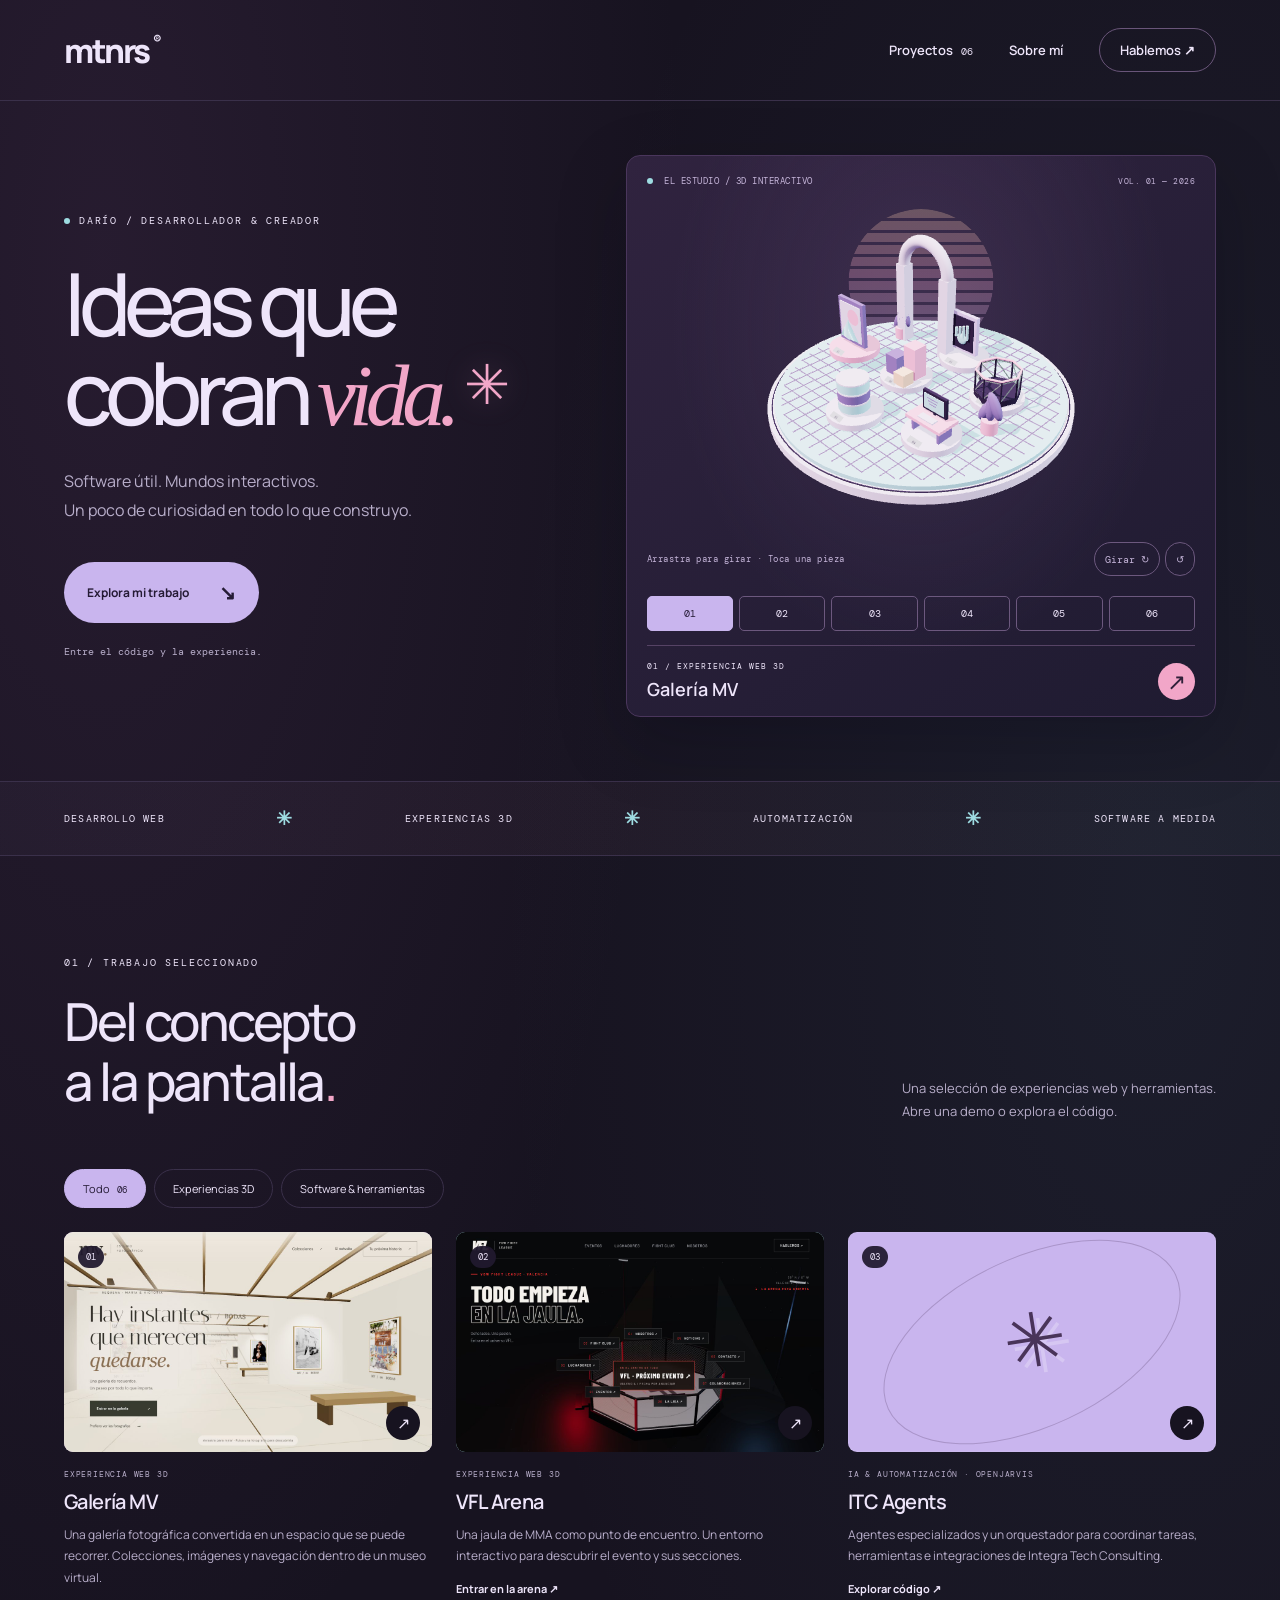
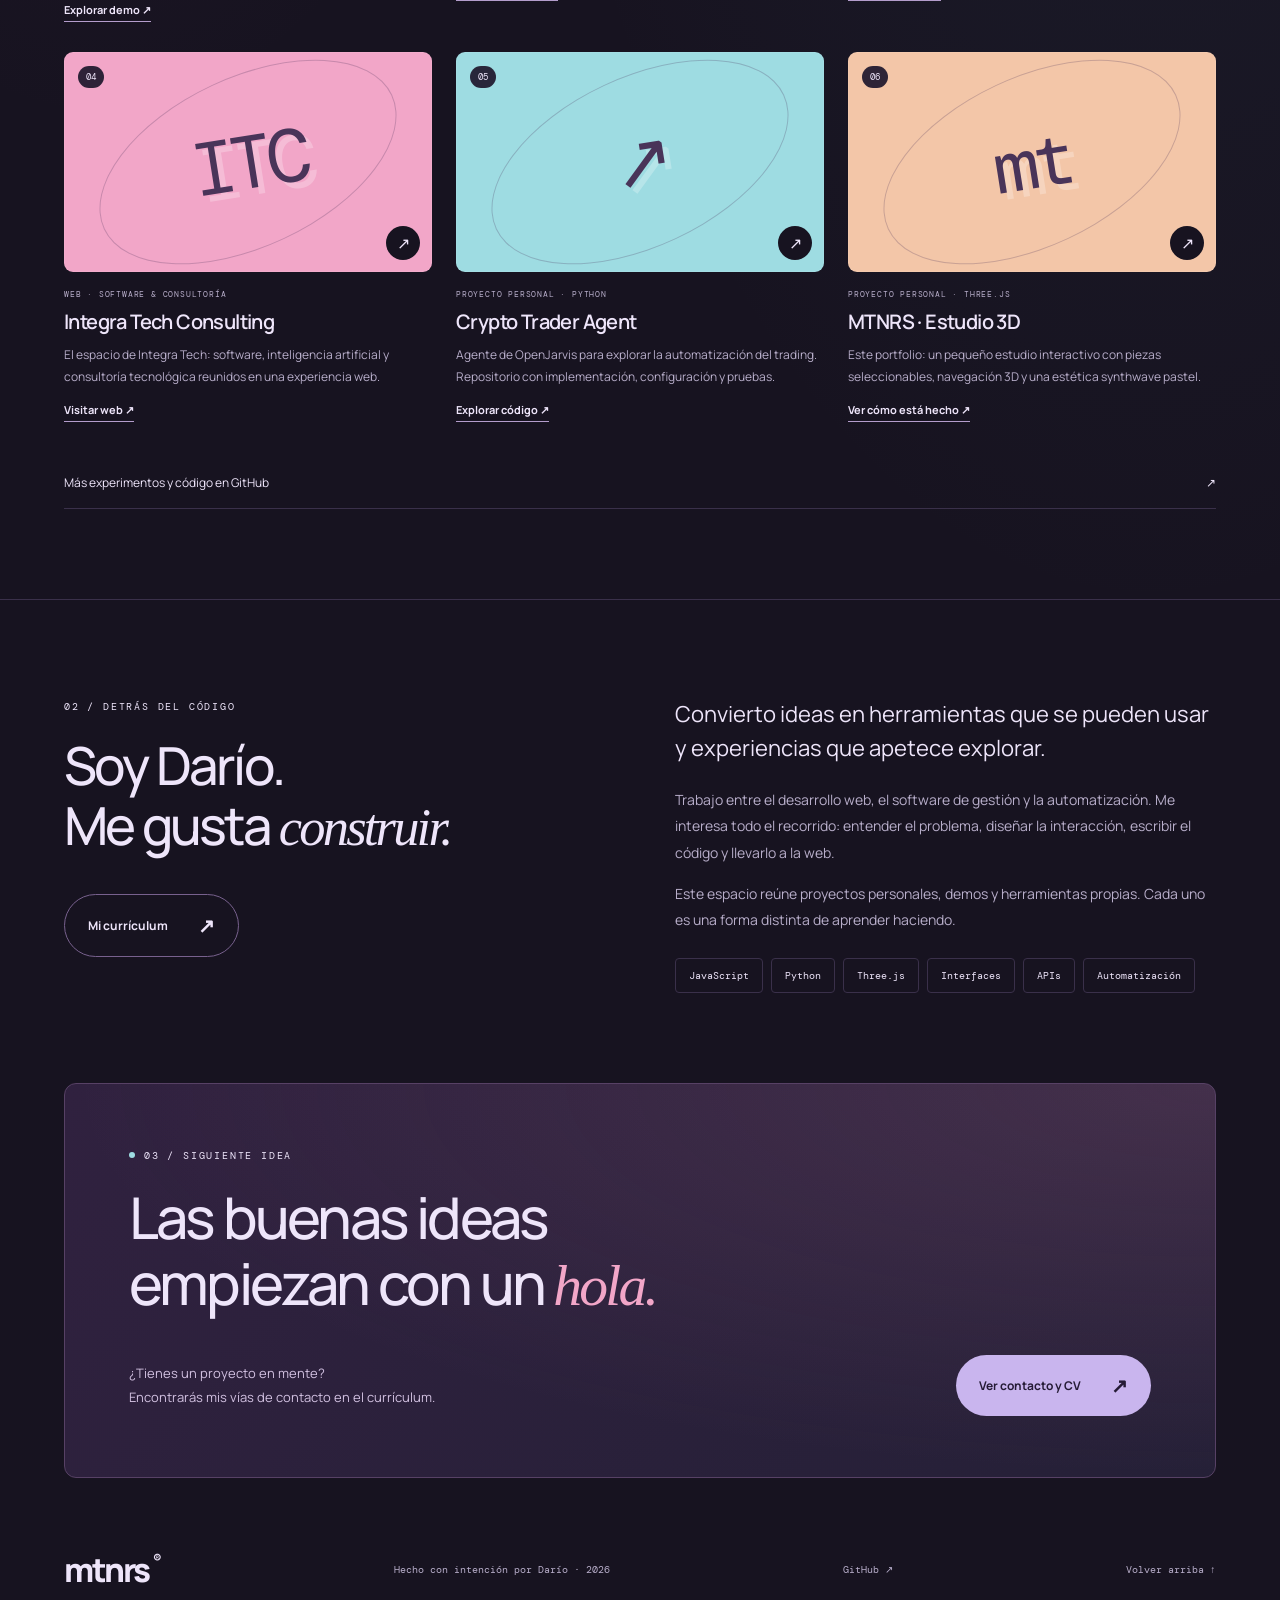
==== commit 2fc69e5a: "Restore pastel synthwave palette and remove academic projects" ====
--- a/index.html
+++ b/index.html
@@ -8,7 +8,7 @@
       name="description"
       content="Soy Darío. Desarrollo software, herramientas y experiencias web 3D. Explora mi estudio interactivo y proyectos reales."
     />
-    <meta name="theme-color" content="#edf0e7" />
+    <meta name="theme-color" content="#171320" />
     <meta property="og:title" content="Darío · MTNRS — Ideas que cobran vida" />
     <meta
       property="og:description"
@@ -24,7 +24,7 @@
       href="https://fonts.googleapis.com/css2?family=DM+Mono:wght@400;500&family=Manrope:wght@400;500;600;700;800&display=swap"
       rel="stylesheet"
     />
-    <link rel="stylesheet" href="assets/css/studio.css" />
+    <link rel="stylesheet" href="assets/css/studio.css?v=synthwave-2" />
   </head>
   <body>
     <a class="skip" href="#proyectos">Saltar a los proyectos</a>
@@ -103,25 +103,25 @@
               02</button
             ><button
               data-project="2"
-              aria-label="Ver Interfaces naturales"
+              aria-label="Ver ITC Agents"
               aria-pressed="false"
             >
               03</button
             ><button
               data-project="3"
-              aria-label="Ver Generador Windows"
+              aria-label="Ver Integra Tech Consulting"
               aria-pressed="false"
             >
               04</button
             ><button
               data-project="4"
-              aria-label="Ver Acceso a datos"
+              aria-label="Ver Crypto Trader Agent"
               aria-pressed="false"
             >
               05</button
             ><button
               data-project="5"
-              aria-label="Ver Estudio ERP y CRM"
+              aria-label="Ver MTNRS Estudio 3D"
               aria-pressed="false"
             >
               06
@@ -209,8 +209,8 @@
             diseñar la interacción, escribir el código y llevarlo a la web.
           </p>
           <p>
-            Este espacio reúne proyectos personales, demos y trabajo académico.
-            Cada uno es una forma distinta de aprender haciendo.
+            Este espacio reúne proyectos personales, demos y herramientas
+            propias. Cada uno es una forma distinta de aprender haciendo.
           </p>
           <div class="skills">
             <span>JavaScript</span><span>Python</span><span>Three.js</span
@@ -246,6 +246,7 @@
         >GitHub ↗</a
       ><a href="#inicio">Volver arriba ↑</a>
     </footer>
-    <script type="module" src="assets/js/studio.js"></script>
+    <script type="module" src="assets/js/studio.js?v=synthwave-2"></script>
   </body>
 </html>
+
--- a/assets/css/studio.css
+++ b/assets/css/studio.css
@@ -1,9 +1,9 @@
 :root {
-  --paper: #f3f4ed;
-  --ink: #203c35;
-  --muted: #607068;
-  --lime: #d5f8a6;
-  --line: #d7dcd0;
+  --paper: #171320;
+  --ink: #eee5fa;
+  --muted: #b8aeca;
+  --lime: #f2a6c8;
+  --line: #3a304a;
   --mono: "DM Mono", monospace;
   --sans: "Manrope", sans-serif;
 }
@@ -36,7 +36,7 @@
 }
 a:focus-visible,
 button:focus-visible {
-  outline: 3px solid #be4e2d;
+  outline: 3px solid #9edce2;
   outline-offset: 5px;
 }
 header,
@@ -76,7 +76,7 @@
   margin-left: 5px;
 }
 .nav-contact {
-  border: 1px solid #a8b7aa;
+  border: 1px solid #695579;
   padding: 12px 20px;
   border-radius: 30px;
 }
@@ -99,7 +99,7 @@
 .studio-top i {
   width: 6px;
   height: 6px;
-  background: #567846;
+  background: #9edce2;
   border-radius: 50%;
   display: inline-block;
 }
@@ -119,7 +119,7 @@
 .asterisk {
   display: inline-block;
   font-size: 55px;
-  color: #d7673d;
+  color: #f2a6c8;
   vertical-align: top;
   margin-left: 10px;
   line-height: 1.3;
@@ -141,10 +141,10 @@
 }
 .primary {
   background: var(--ink);
-  color: #f5f6ef;
+  color: #251b35;
 }
 .primary:hover {
-  background: #37634d;
+  background: #f2a6c8;
 }
 .hero .button {
   margin-top: 20px;
@@ -160,8 +160,8 @@
 .studio-wrap {
   min-width: 0;
   position: relative;
-  background: #e6eadf;
-  border: 1px solid #d9e0d0;
+  background: #251c35;
+  border: 1px solid #4a365c;
   border-radius: 14px;
   padding: 19px 20px 15px;
 }
@@ -172,7 +172,7 @@
   justify-content: space-between;
   gap: 8px;
   font: 9px var(--mono);
-  color: #516550;
+  color: #c5b5d9;
   letter-spacing: 0.5px;
 }
 .studio-top i {
@@ -207,7 +207,7 @@
 }
 .scene-fallback > span {
   font-size: 110px;
-  color: #719572;
+  color: #c9b5ee;
 }
 .scene-fallback p {
   font-family: Georgia, serif;
@@ -222,7 +222,7 @@
 }
 .studio-bottom button {
   background: transparent;
-  border: 1px solid #b8c5b2;
+  border: 1px solid #6c587e;
   border-radius: 20px;
   padding: 7px 10px;
   font: 10px var(--mono);
@@ -239,7 +239,7 @@
 }
 .scene-selector button {
   flex: 1;
-  border: 1px solid #b7c6ae;
+  border: 1px solid #6c587e;
   background: transparent;
   padding: 10px 0;
   border-radius: 5px;
@@ -256,7 +256,7 @@
   align-items: center;
   margin-top: 14px;
   padding-top: 15px;
-  border-top: 1px solid #c9d4c2;
+  border-top: 1px solid #564365;
 }
 .selected-project small {
   display: block;
@@ -290,7 +290,7 @@
 }
 .discipline-strip b {
   font-size: 19px;
-  color: #779667;
+  color: #9edce2;
 }
 .section {
   padding: 90px 5%;
@@ -315,7 +315,7 @@
   margin: 22px 0;
 }
 h2 > span {
-  color: #c76138;
+  color: #f2a6c8;
 }
 .filters {
   display: flex;
@@ -372,15 +372,15 @@
   font-size: 75px;
   font-family: var(--mono);
   letter-spacing: -7px;
-  color: #254536;
+  color: #493459;
   transform: rotate(-9deg);
-  text-shadow: 6px 7px 0 #ffffff50;
+  text-shadow: 6px 7px 0 #ffffff40;
 }
 .project-visual:has(.visual-mark):before {
   content: "";
   position: absolute;
   inset: 25px;
-  border: 1px solid #25453630;
+  border: 1px solid #47315740;
   border-radius: 50%;
   transform: rotate(-25deg);
 }
@@ -388,7 +388,7 @@
   position: absolute;
   left: 14px;
   top: 14px;
-  background: #f3f4eddd;
+  background: #21192fee;
   border-radius: 20px;
   padding: 5px 8px;
   font: 9px var(--mono);
@@ -427,7 +427,7 @@
   font-weight: 700;
   display: inline-block;
   margin-top: 14px;
-  border-bottom: 1px solid #819280;
+  border-bottom: 1px solid #b49dcc;
   padding-bottom: 4px;
 }
 .all-projects {
@@ -445,7 +445,7 @@
   gap: 70px;
 }
 .outline {
-  border: 1px solid #99aa94;
+  border: 1px solid #78618e;
   margin-top: 15px;
 }
 .about-copy > p:first-child {
@@ -472,7 +472,7 @@
   border-radius: 4px;
 }
 .contact {
-  background: #dfe8d5;
+  background: #2c203d;
   border-radius: 12px;
   margin: 0 5% 50px;
   padding: 55px 5%;
@@ -490,7 +490,7 @@
 .contact p:not(.eyebrow) {
   font-size: 13px;
   line-height: 1.8;
-  color: #56684e;
+  color: #d2c1e1;
 }
 footer {
   padding: 25px 5% 40px;
@@ -697,3 +697,77 @@
     transition: none !important;
   }
 }
+
+/* Pastel synthwave: midnight violet, dusty pink, lavender and soft cyan. */
+body {
+  background:
+    radial-gradient(ellipse at 8% 8%, #6e42762e, transparent 35%),
+    radial-gradient(ellipse at 90% 28%, #45738b1c, transparent 40%),
+    var(--paper);
+}
+.hero h1 em,
+.contact h2 em {
+  color: #f2a6c8;
+}
+.asterisk {
+  filter: drop-shadow(0 0 16px #f2a6c835);
+}
+.studio-wrap {
+  background:
+    radial-gradient(ellipse at 50% 30%, #75578a40, transparent 60%),
+    linear-gradient(145deg, #30233f, #1f1b31);
+  box-shadow: 0 24px 70px #07041135;
+}
+#studio {
+  isolation: isolate;
+}
+#studio::before {
+  content: "";
+  position: absolute;
+  z-index: -1;
+  width: 145px;
+  height: 145px;
+  left: 50%;
+  top: 22px;
+  transform: translateX(-50%);
+  border-radius: 50%;
+  background: linear-gradient(#f3c6a8, #f2a6c8 45%, #c9b5ee);
+  opacity: 0.28;
+  mask-image: repeating-linear-gradient(
+    to bottom,
+    #000 0,
+    #000 9px,
+    transparent 9px,
+    transparent 12px
+  );
+  pointer-events: none;
+}
+.scene-selector button[aria-pressed="true"],
+.filters button[aria-pressed="true"] {
+  background: #c9b5ee;
+  color: #251b35;
+  border-color: #c9b5ee;
+}
+.selected-arrow {
+  color: #302039;
+}
+.primary {
+  background: #c9b5ee;
+  color: #251b35;
+}
+.card-number,
+.card-open {
+  color: #eee5fa;
+}
+.project-visual {
+  box-shadow: inset 0 0 0 1px #ffffff10;
+}
+.contact {
+  background:
+    radial-gradient(ellipse at top right, #985f8240, transparent 70%),
+    linear-gradient(135deg, #30213f, #252037);
+  border: 1px solid #574165;
+}
+.discipline-strip {
+  background: linear-gradient(90deg, #c9b5ee08, #f2a6c80c, #9edce208);
+}
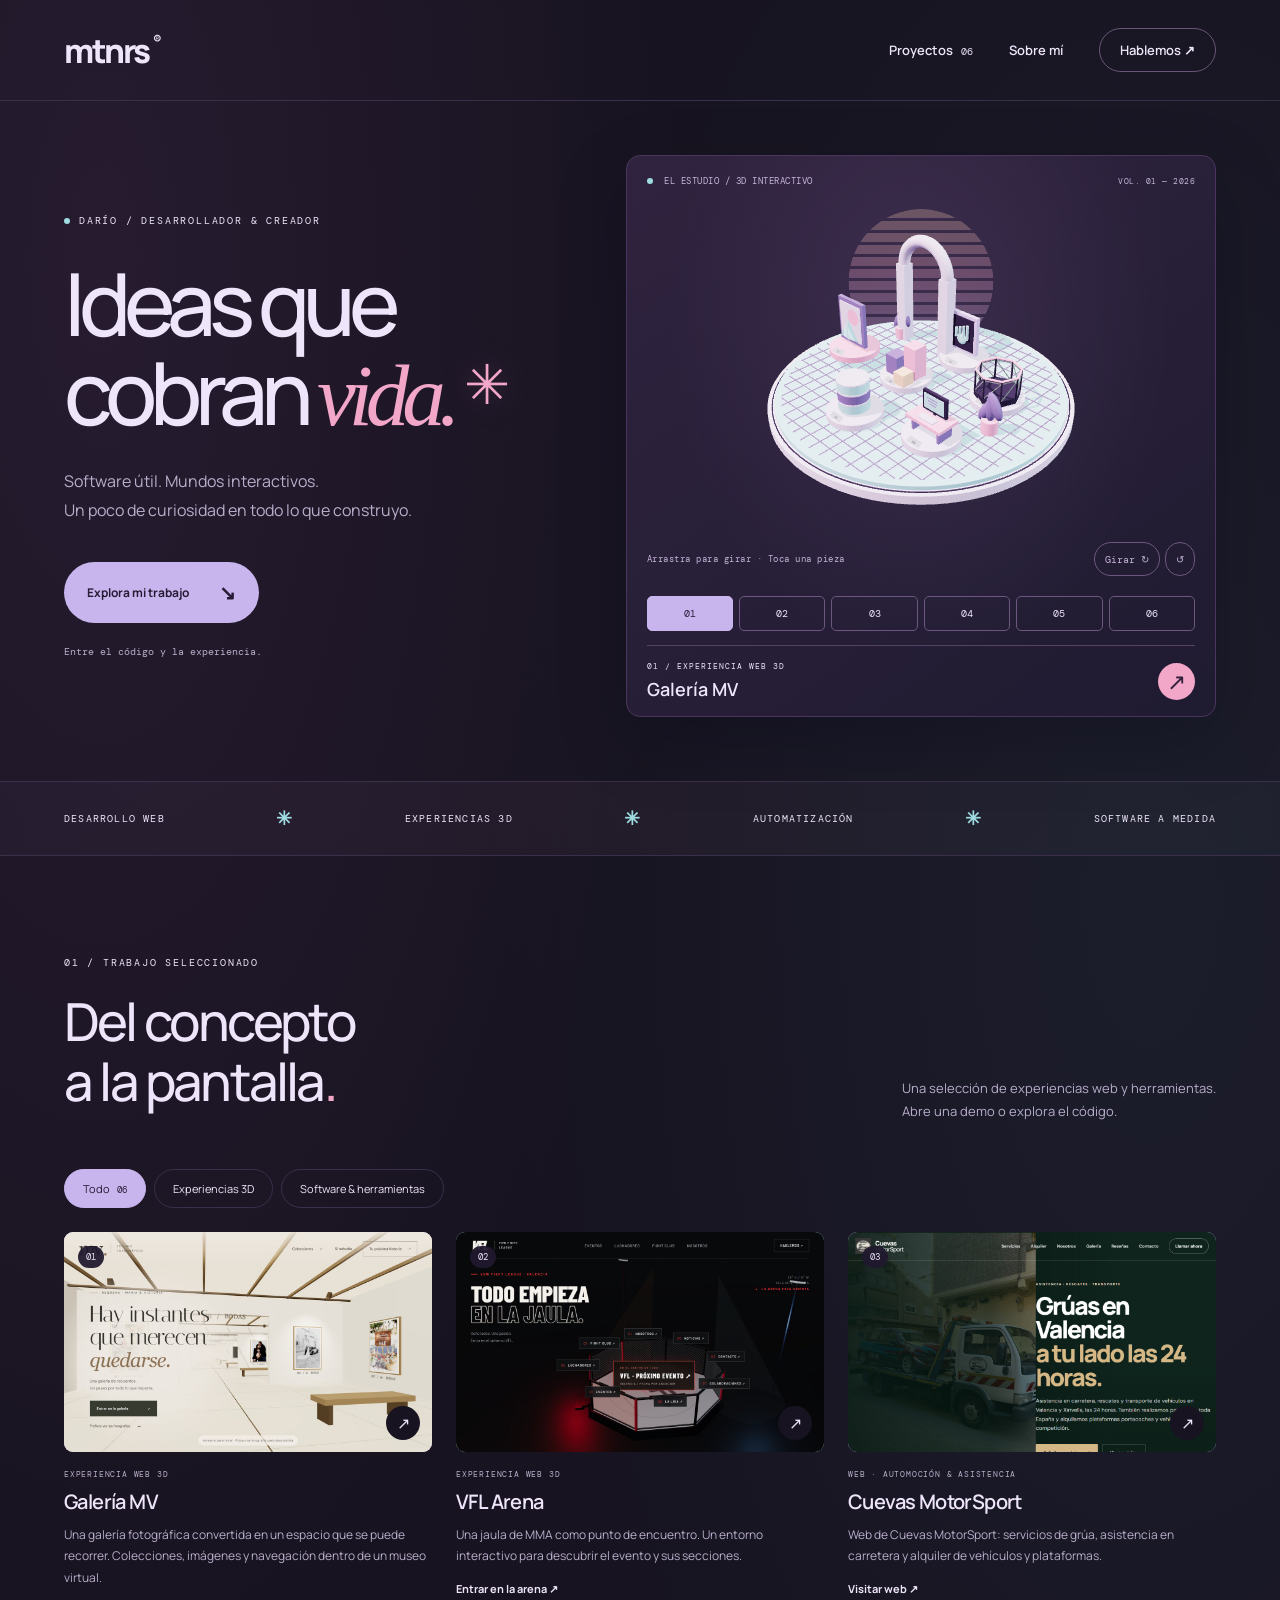
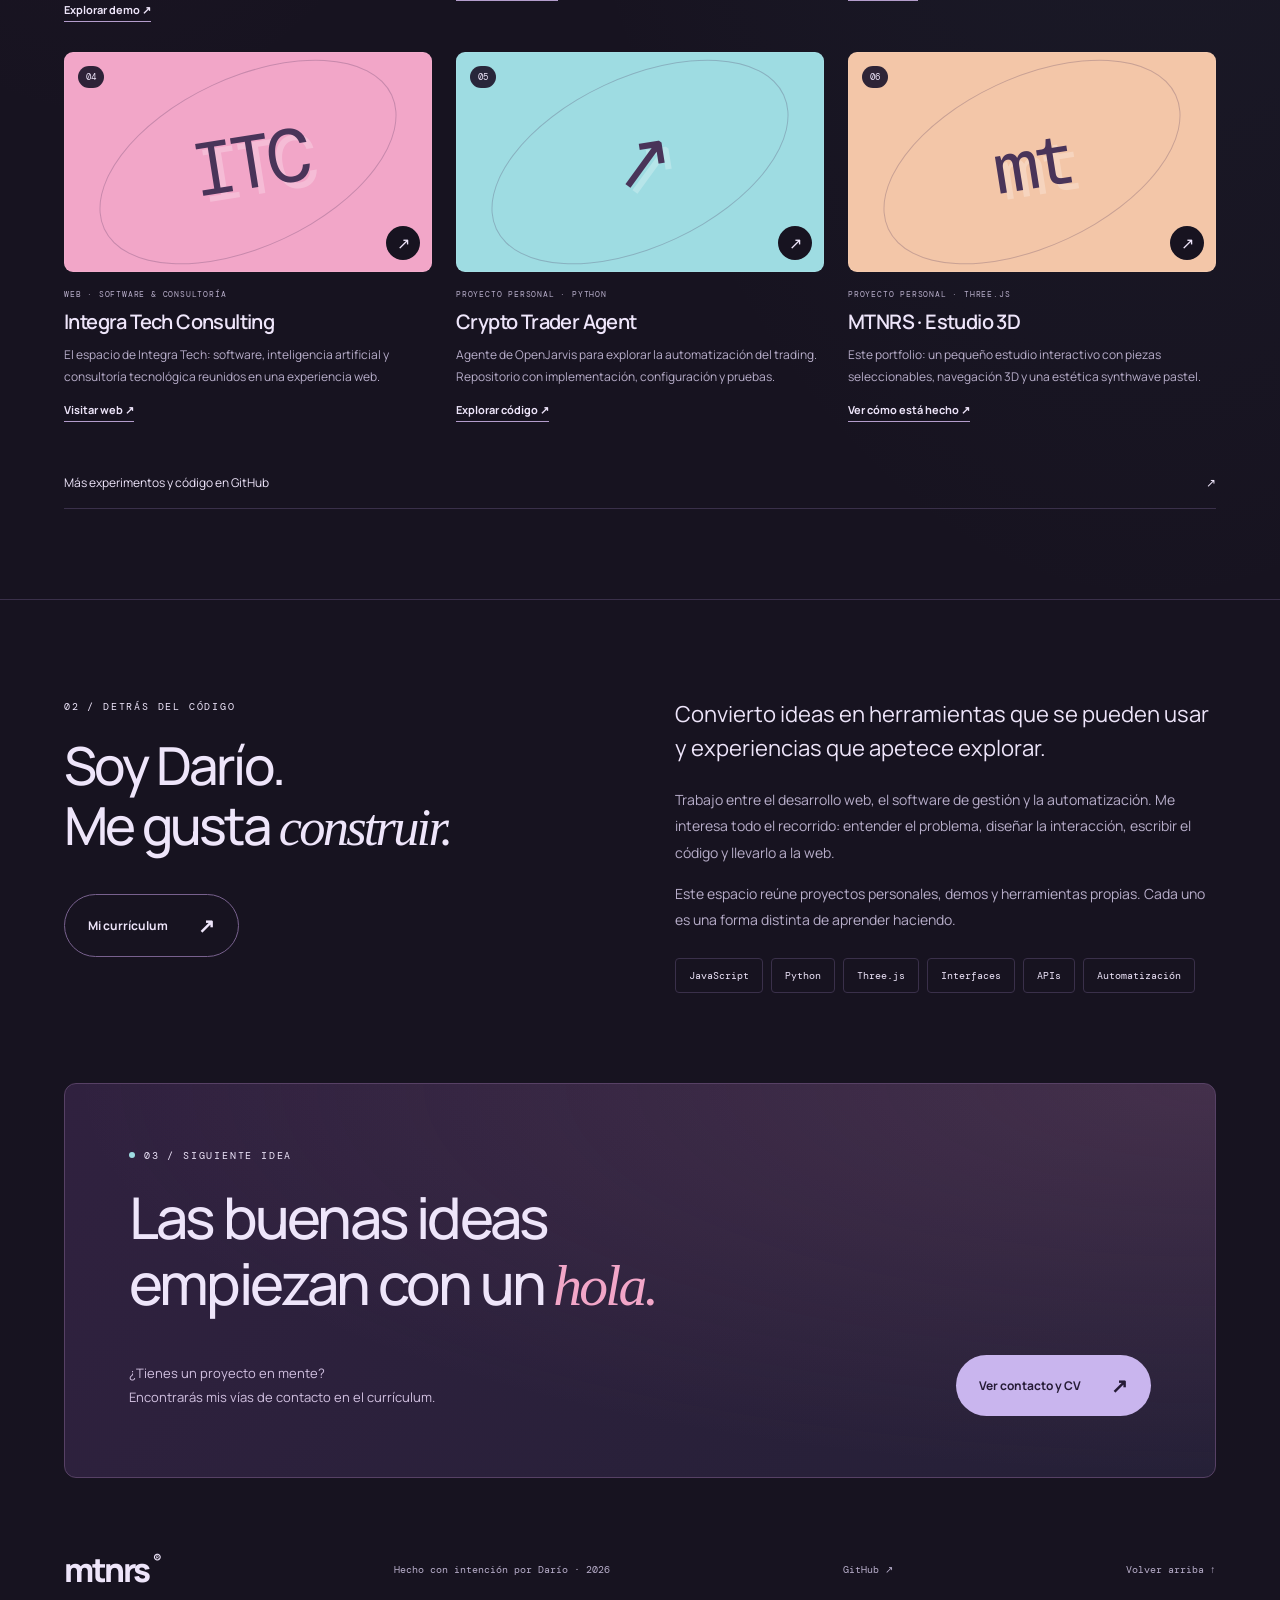
==== commit cae9c7a5: "Replace ITC Agents with Cuevas MotorSport" ====
--- a/index.html
+++ b/index.html
@@ -24,7 +24,7 @@
       href="https://fonts.googleapis.com/css2?family=DM+Mono:wght@400;500&family=Manrope:wght@400;500;600;700;800&display=swap"
       rel="stylesheet"
     />
-    <link rel="stylesheet" href="assets/css/studio.css?v=synthwave-2" />
+    <link rel="stylesheet" href="assets/css/studio.css?v=synthwave-3" />
   </head>
   <body>
     <a class="skip" href="#proyectos">Saltar a los proyectos</a>
@@ -103,7 +103,7 @@
               02</button
             ><button
               data-project="2"
-              aria-label="Ver ITC Agents"
+              aria-label="Ver Cuevas MotorSport"
               aria-pressed="false"
             >
               03</button
@@ -246,7 +246,7 @@
         >GitHub ↗</a
       ><a href="#inicio">Volver arriba ↑</a>
     </footer>
-    <script type="module" src="assets/js/studio.js?v=synthwave-2"></script>
+    <script type="module" src="assets/js/studio.js?v=synthwave-3"></script>
   </body>
 </html>
 
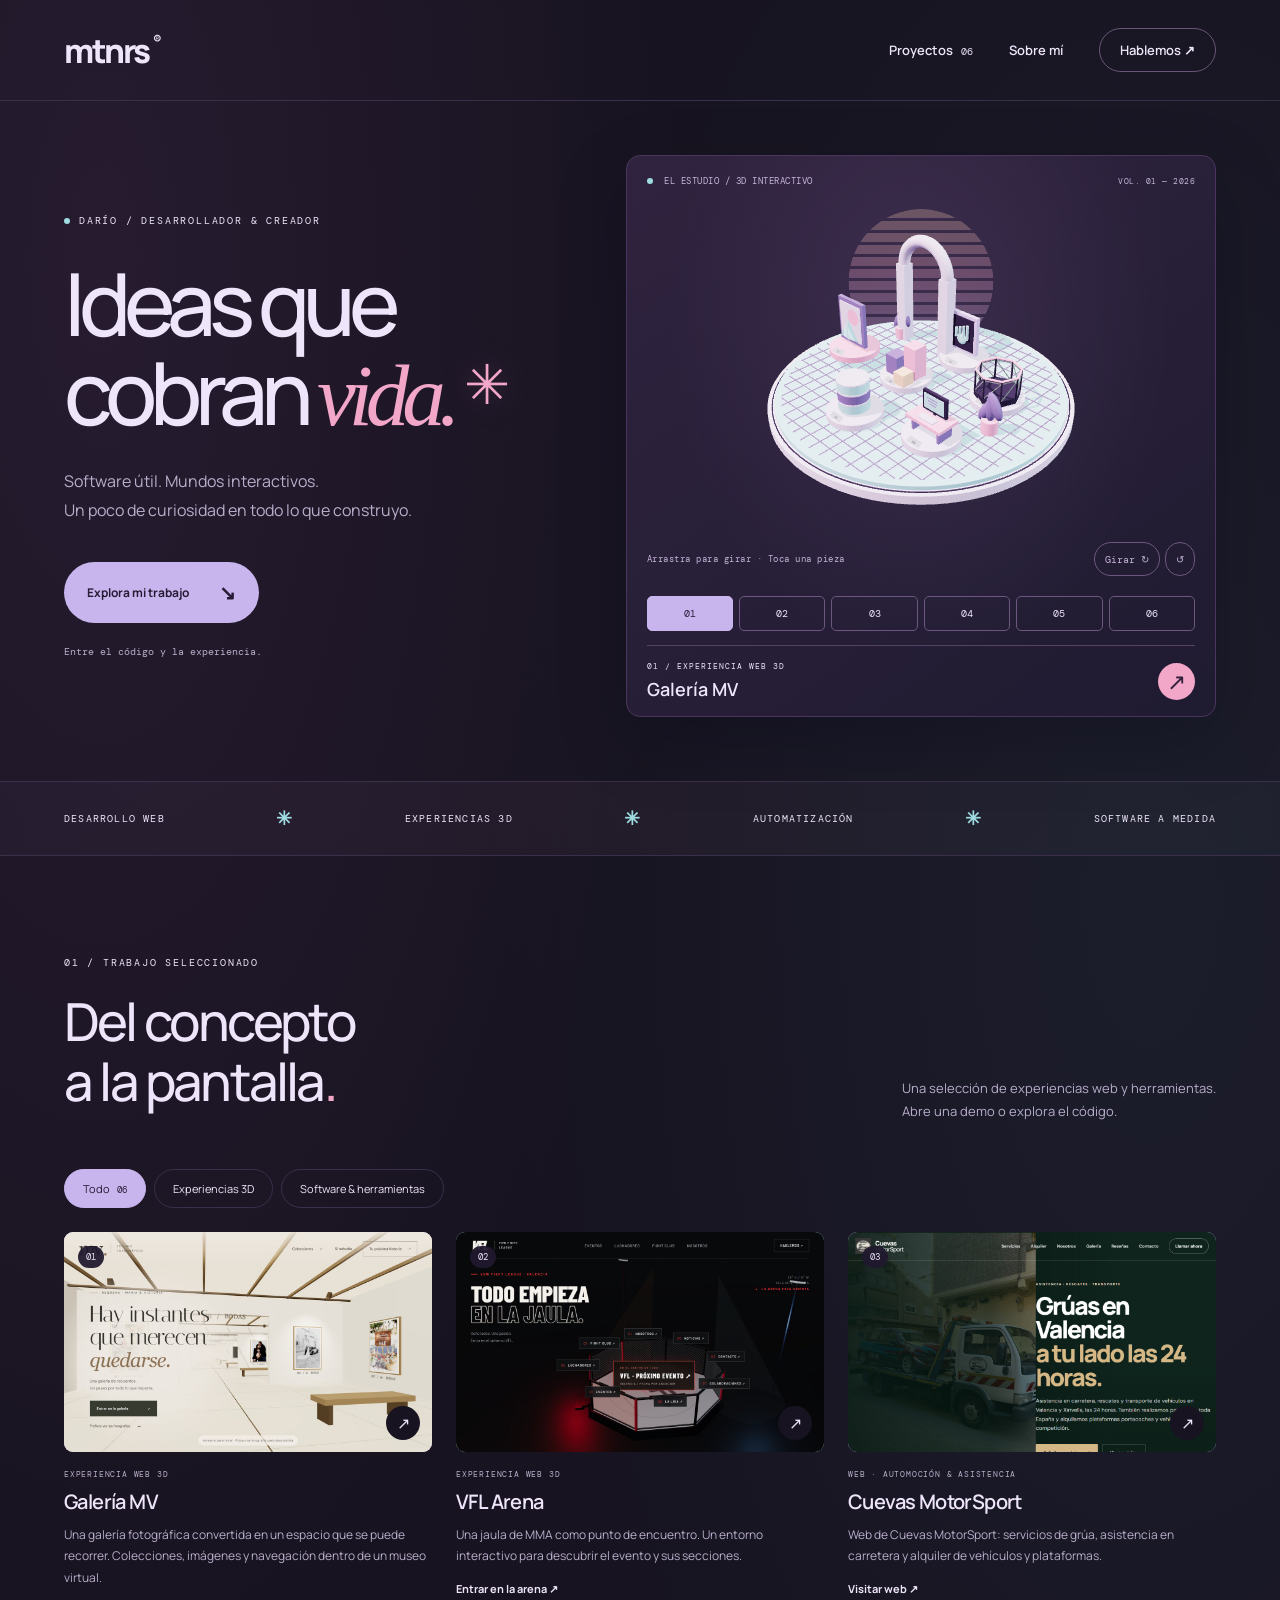
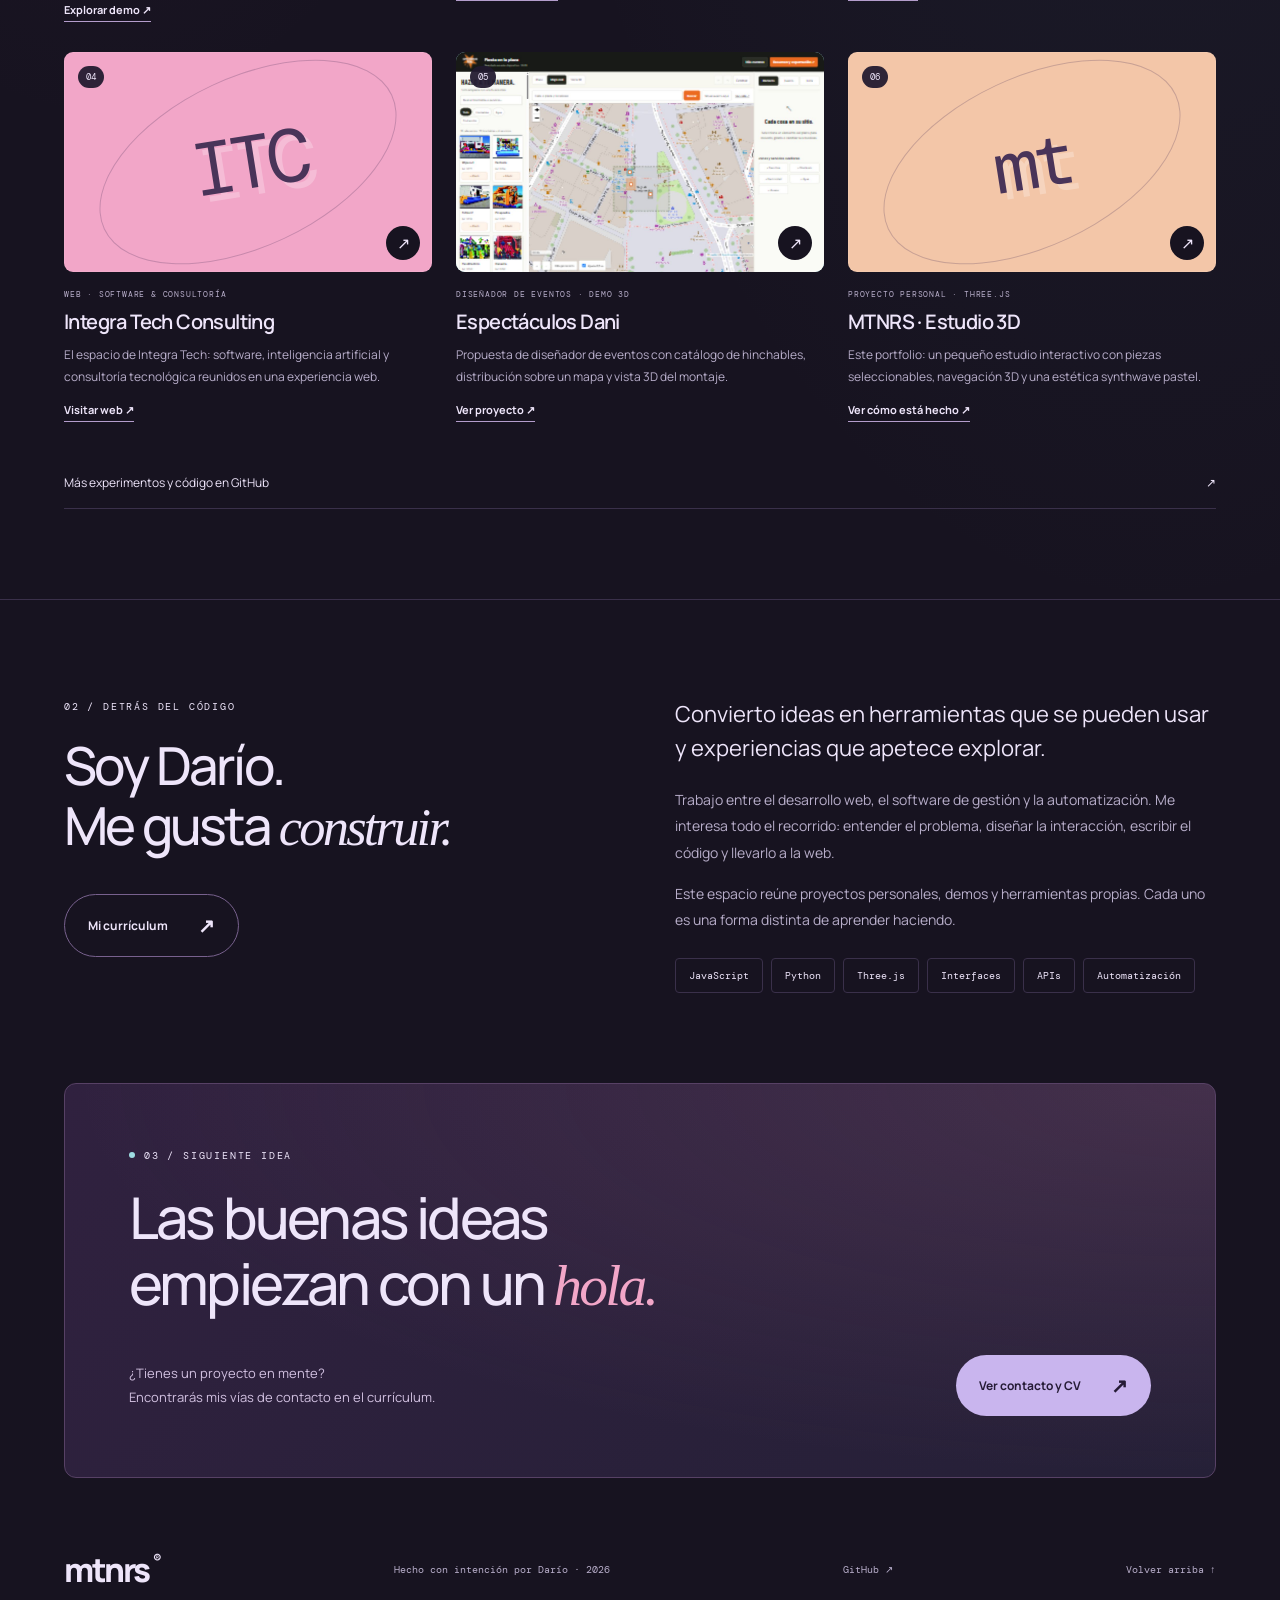
==== commit 0e2ff27e: "Replace crypto trader with Espectaculos Dani event designer case study" ====
--- a/index.html
+++ b/index.html
@@ -24,7 +24,7 @@
       href="https://fonts.googleapis.com/css2?family=DM+Mono:wght@400;500&family=Manrope:wght@400;500;600;700;800&display=swap"
       rel="stylesheet"
     />
-    <link rel="stylesheet" href="assets/css/studio.css?v=synthwave-3" />
+    <link rel="stylesheet" href="assets/css/studio.css?v=synthwave-4" />
   </head>
   <body>
     <a class="skip" href="#proyectos">Saltar a los proyectos</a>
@@ -115,7 +115,7 @@
               04</button
             ><button
               data-project="4"
-              aria-label="Ver Crypto Trader Agent"
+              aria-label="Ver Espectáculos Dani"
               aria-pressed="false"
             >
               05</button
@@ -246,7 +246,7 @@
         >GitHub ↗</a
       ><a href="#inicio">Volver arriba ↑</a>
     </footer>
-    <script type="module" src="assets/js/studio.js?v=synthwave-3"></script>
+    <script type="module" src="assets/js/studio.js?v=synthwave-4"></script>
   </body>
 </html>
 
